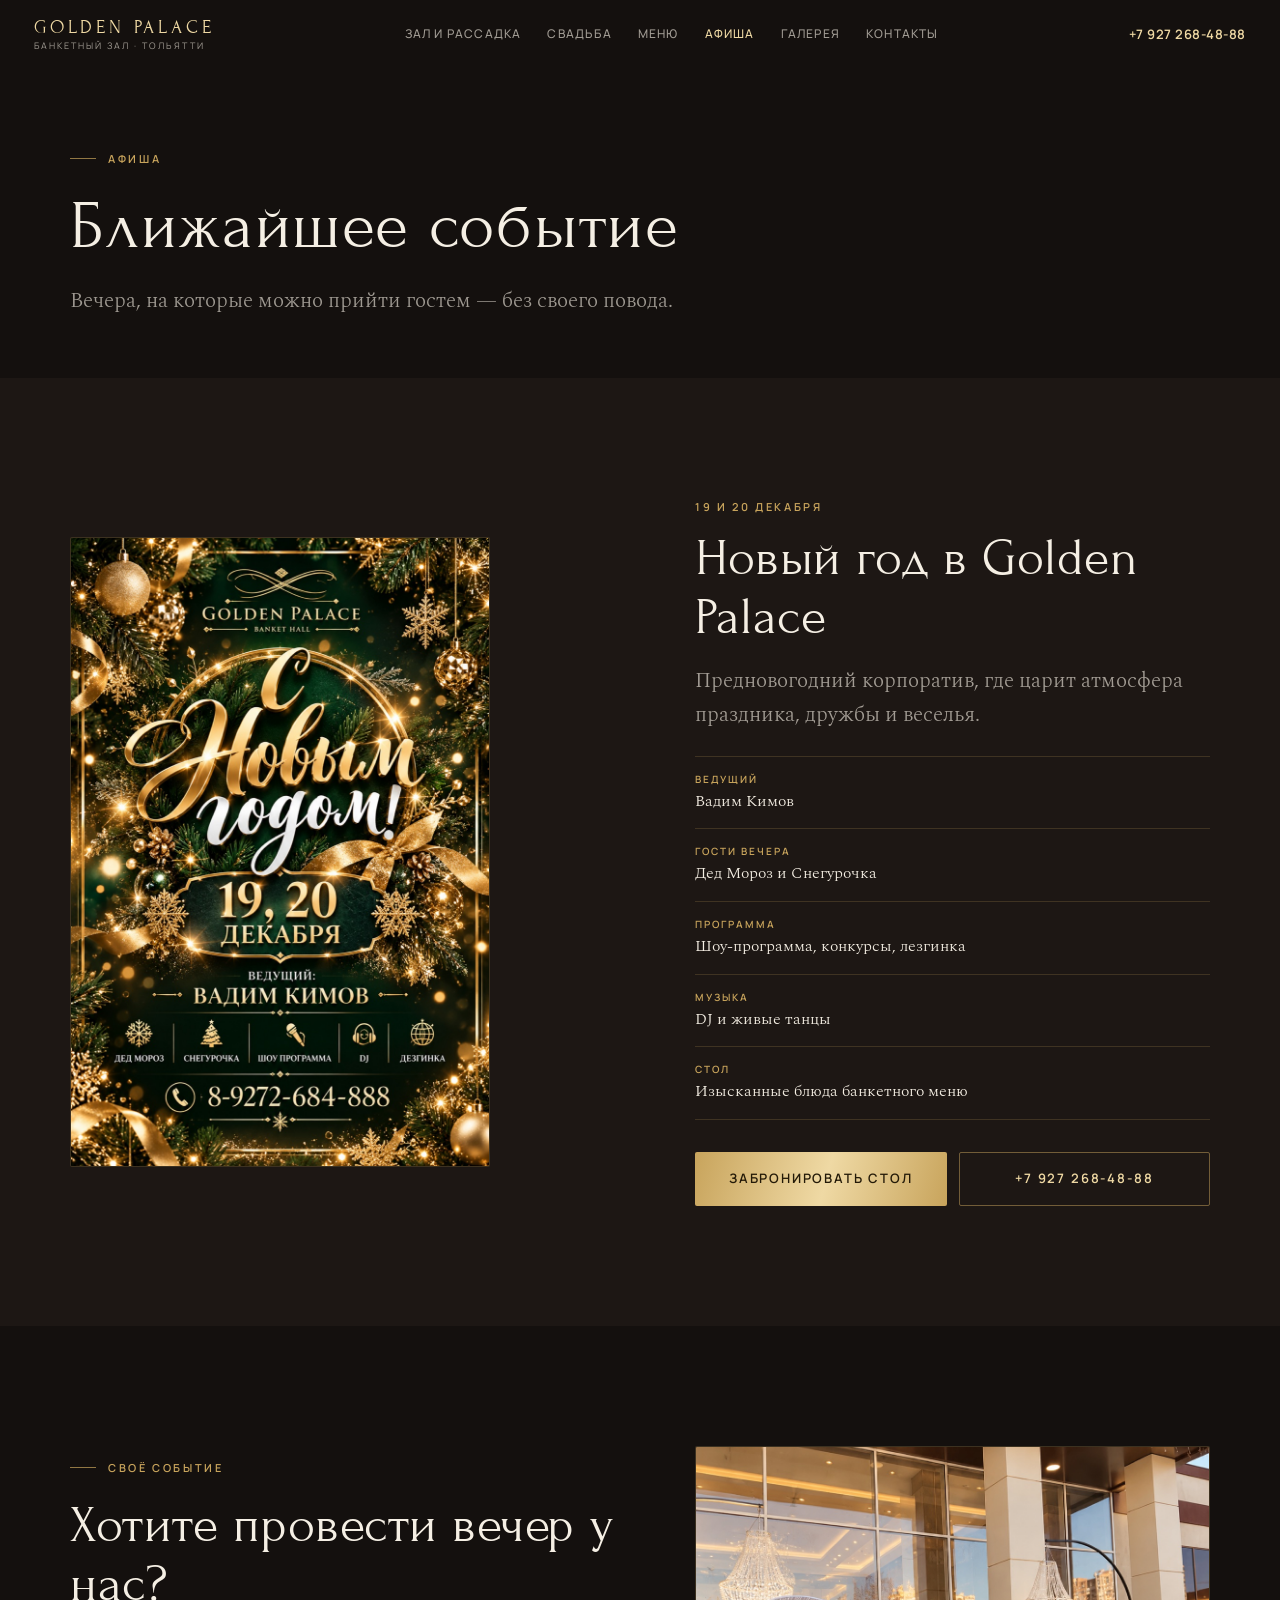
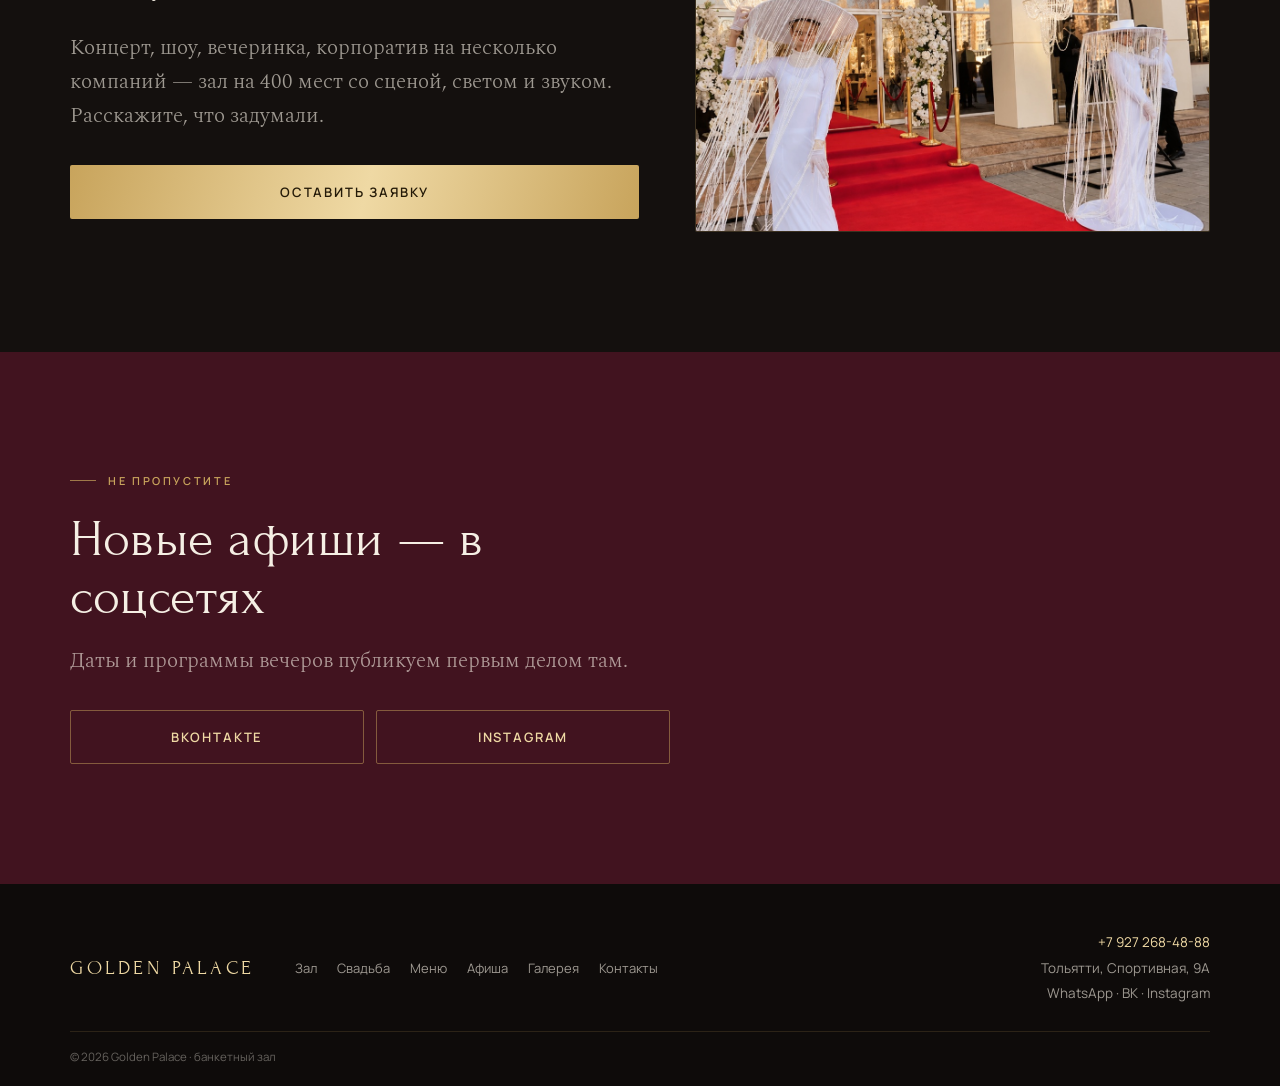
==== afisha.html @ 8eacd274 "Сайт банкетного зала Golden Palace (Тольятти) Семь страниц, статика без сборки: главная с анимирован" ====
<!doctype html>
<html lang="ru">
<head>
<meta charset="utf-8">
<meta name="viewport" content="width=device-width, initial-scale=1, viewport-fit=cover">
<title>Афиша — Golden Palace, Тольятти</title>
<meta name="description" content="Афиша Golden Palace в Тольятти: Новый год 19 и 20 декабря, ведущий Вадим Кимов, шоу-программа и DJ. Спортивная, 9А.">
<meta property="og:title" content="Афиша — Golden Palace, Тольятти">
<meta property="og:description" content="Афиша Golden Palace в Тольятти: Новый год 19 и 20 декабря, ведущий Вадим Кимов, шоу-программа и DJ. Спортивная, 9А.">
<meta property="og:type" content="website">
<meta property="og:locale" content="ru_RU">
<meta property="og:image" content="фото/zal-obshiy.jpg">
<link rel="preconnect" href="https://fonts.googleapis.com">
<link rel="preconnect" href="https://fonts.gstatic.com" crossorigin>
<link href="https://fonts.googleapis.com/css2?family=Forum&family=Spectral:wght@200;300;400&family=Manrope:wght@400;500;600;700&display=swap" rel="stylesheet">
<link rel="stylesheet" href="assets/style.css?v=3">

</head>
<body>

<header class="hdr stuck">
  <a class="brand" href="index.html"><b>Golden Palace</b><i>Банкетный зал · Тольятти</i></a>
  <nav class="nav">
    <a href="zal.html">Зал и рассадка</a>
    <a href="svadba.html">Свадьба</a>
    <a href="menu.html">Меню</a>
    <a href="afisha.html" class="on">Афиша</a>
    <a href="galereya.html">Галерея</a>
    <a href="kontakty.html">Контакты</a>
  </nav>
  <a class="hdr-tel" href="tel:+79272684888">+7 927 268-48-88</a>
  <button class="burger" aria-label="Меню" aria-expanded="false"><span></span></button>
</header>

<div class="menu">
  <a class="m-link" href="index.html">Главная</a>
  <a class="m-link" href="zal.html">Зал и рассадка <small>400 мест</small></a>
  <a class="m-link" href="svadba.html">Свадьба <small>под ключ</small></a>
  <a class="m-link" href="menu.html">Банкетное меню</a>
  <a class="m-link" href="afisha.html">Афиша</a>
  <a class="m-link" href="galereya.html">Галерея</a>
  <a class="m-link" href="kontakty.html">Контакты</a>
  <div class="menu-foot">
    <a class="tel" href="tel:+79272684888">+7 927 268-48-88</a>
    <a class="btn btn--gold" href="index.html#bron">Забронировать дату</a>
  </div>
</div>

<section class="section page-top">
  <div class="wrap">
    <p class="eyebrow" data-reveal>Афиша</p>
    <h1 class="h1 page-h1" data-reveal data-d="1">Ближайшее событие</h1>
    <p class="lead" data-reveal data-d="2">Вечера, на которые можно прийти гостем — без своего повода.</p>
  </div>
</section>

<section class="section section--ink2">
  <div class="wrap split">
    <figure class="ph has-img r-2x3 ph--poster"><img src="фото/afisha-novy-god.jpg" alt="Афиша: Новый год в Golden Palace, 19 и 20 декабря" loading="lazy" decoding="async"></figure>
    <div data-reveal data-d="1">
      <p class="poster-date">19 и 20 декабря</p>
      <h2 class="h2">Новый год в Golden Palace</h2>
      <p class="lead">Предновогодний корпоратив, где царит атмосфера праздника, дружбы и веселья.</p>
      <ul class="lineup">
        <li><span>Ведущий</span>Вадим Кимов</li>
        <li><span>Гости вечера</span>Дед Мороз и Снегурочка</li>
        <li><span>Программа</span>Шоу-программа, конкурсы, лезгинка</li>
        <li><span>Музыка</span>DJ и живые танцы</li>
        <li><span>Стол</span>Изысканные блюда банкетного меню</li>
      </ul>
      <div class="btn-row">
        <a class="btn btn--gold" href="index.html#bron">Забронировать стол</a>
        <a class="btn btn--ghost" href="tel:+79272684888">+7 927 268-48-88</a>
      </div>
    </div>
  </div>
</section>

<section class="section">
  <div class="wrap split split--rev">
    <figure class="ph has-img r-4x3 "><img src="фото/vhod-dorozhka.jpg" alt="Вход в Golden Palace с красной дорожкой" loading="lazy" decoding="async"></figure>
    <div data-reveal>
      <p class="eyebrow">Своё событие</p>
      <h2 class="h2">Хотите провести вечер у нас?</h2>
      <p class="lead">Концерт, шоу, вечеринка, корпоратив на несколько компаний — зал на 400 мест со сценой, светом и звуком. Расскажите, что задумали.</p>
      <div class="btn-row">
        <a class="btn btn--gold" href="index.html#bron">Оставить заявку</a>
      </div>
    </div>
  </div>
</section>

<section class="section section--wine">
  <div class="wrap">
    <div class="head head--wide" data-reveal>
      <p class="eyebrow">Не пропустите</p>
      <h2 class="h2">Новые афиши — в соцсетях</h2>
      <p class="lead">Даты и программы вечеров публикуем первым делом там.</p>
      <div class="btn-row">
        <a class="btn btn--ghost" href="https://vk.com/goldenpalace63" target="_blank" rel="noopener">ВКонтакте</a>
        <a class="btn btn--ghost" href="https://www.instagram.com/golden_palace.63/" target="_blank" rel="noopener">Instagram</a>
      </div>
    </div>
  </div>
</section>

<footer class="foot">
  <div class="wrap">
    <div class="foot-row">
      <a class="foot-brand" href="index.html">Golden Palace</a>
      <nav class="foot-nav">
        <a href="zal.html">Зал</a><a href="svadba.html">Свадьба</a><a href="menu.html">Меню</a><a href="afisha.html">Афиша</a><a href="galereya.html">Галерея</a><a href="kontakty.html">Контакты</a>
      </nav>
      <div class="foot-contact">
        <a href="tel:+79272684888">+7 927 268-48-88</a>
        <span>Тольятти, Спортивная, 9А</span>
        <span class="foot-soc"><a href="https://wa.me/79272684888" target="_blank" rel="noopener">WhatsApp</a> · <a href="https://vk.com/goldenpalace63" target="_blank" rel="noopener">ВК</a> · <a href="https://www.instagram.com/golden_palace.63/" target="_blank" rel="noopener">Instagram</a></span>
      </div>
    </div>
    <div class="foot-bot"><span>© <span data-year>2026</span> Golden Palace · банкетный зал</span></div>
  </div>
</footer>

<div class="bar on">
  <a class="btn btn--ghost" href="tel:+79272684888">Позвонить</a>
  <a class="btn btn--gold" href="index.html#bron">Забронировать</a>
</div>

<script src="assets/app.js?v=3"></script>
</body>
</html>
---- assets/style.css ----
/* Golden Palace — банкетный зал, Тольятти
   Палитра: ночь зала (ink), бархат (wine), свет люстры (gold), скатерть (ivory) */

:root{
  --ink:#14100E;
  --ink-2:#1D1714;
  --wine:#41131F;
  --wine-2:#5A1B2B;
  --gold:#C8A45C;
  --gold-lt:#EFD9A4;
  --ivory:#F5EFE4;
  --sand:#E2D7C4;
  --muted:rgba(245,239,228,.62);
  --muted-d:rgba(20,16,14,.6);

  --f-display:"Forum", Georgia, serif;
  --f-text:"Spectral", Georgia, serif;
  --f-ui:"Manrope", -apple-system, BlinkMacSystemFont, "Segoe UI", sans-serif;

  --w:1180px;
  --pad:20px;
  --r:2px;
  --ease:cubic-bezier(.2,.7,.3,1);
}

*,*::before,*::after{box-sizing:border-box}
html{-webkit-text-size-adjust:100%}
body{
  margin:0;
  background:var(--ink);
  color:var(--ivory);
  font-family:var(--f-ui);
  font-size:16px;
  line-height:1.6;
  -webkit-font-smoothing:antialiased;
  overflow-x:hidden;
  -webkit-tap-highlight-color:transparent;
}
body.lock{overflow:hidden}
img{max-width:100%;display:block}
a{color:inherit;text-decoration:none}
button{font:inherit;color:inherit;background:none;border:0;cursor:pointer}
a,button,summary,input,select,textarea{touch-action:manipulation}
:focus-visible{outline:2px solid var(--gold-lt);outline-offset:3px}

.wrap{width:100%;max-width:var(--w);margin:0 auto;padding:0 var(--pad)}
.section{padding:clamp(64px,11vw,120px) 0;position:relative}
.section--ivory{background:var(--ivory);color:var(--ink)}
.section--wine{background:var(--wine)}
.section--ink2{background:var(--ink-2)}

/* ---------- типографика ---------- */
.eyebrow{
  font-family:var(--f-ui);
  font-size:11px;font-weight:600;
  letter-spacing:.24em;text-transform:uppercase;
  color:var(--gold);
  display:flex;align-items:center;gap:12px;
  margin:0 0 20px;
}
.eyebrow::before{content:"";width:26px;height:1px;background:var(--gold);flex:none;opacity:.7}
.section--ivory .eyebrow{color:#8A6A2B}
.section--ivory .eyebrow::before{background:#8A6A2B}

h1,h2,h3{font-family:var(--f-display);font-weight:400;margin:0;line-height:1.12}
.h1{font-size:clamp(38px,11vw,88px);letter-spacing:.02em}
.h2{font-size:clamp(28px,7.2vw,52px);letter-spacing:.01em}
.h3{font-size:clamp(20px,4.6vw,28px)}
.lead{font-family:var(--f-text);font-size:clamp(17px,4.2vw,21px);line-height:1.62;color:var(--muted);font-weight:300;max-width:60ch;margin:18px 0 0}
.section--ivory .lead{color:var(--muted-d)}
p{margin:0 0 1em}
p:last-child{margin-bottom:0}
.txt{font-family:var(--f-text);font-weight:300;font-size:17px;line-height:1.7;color:var(--muted)}
.section--ivory .txt{color:var(--muted-d)}

.rule{height:1px;background:linear-gradient(90deg,transparent,rgba(200,164,92,.45),transparent);border:0;margin:0}
.lozenge{display:flex;align-items:center;gap:14px;color:rgba(200,164,92,.55)}
.lozenge::before,.lozenge::after{content:"";height:1px;flex:1;background:currentColor;opacity:.5}
.lozenge span{width:6px;height:6px;transform:rotate(45deg);background:currentColor;flex:none}

/* ---------- кнопки ---------- */
.btn{
  display:inline-flex;align-items:center;justify-content:center;gap:10px;
  min-height:54px;padding:0 28px;
  font-family:var(--f-ui);font-size:13px;font-weight:600;
  letter-spacing:.14em;text-transform:uppercase;
  border-radius:var(--r);
  transition:transform .18s var(--ease),background .25s,color .25s,border-color .25s;
}
.btn:active{transform:scale(.985)}
.btn--gold{background:linear-gradient(105deg,var(--gold) 0%,var(--gold-lt) 52%,var(--gold) 100%);color:#241A08}
.btn--ghost{border:1px solid rgba(200,164,92,.5);color:var(--gold-lt)}
.btn--dark{background:var(--ink);color:var(--ivory)}
@media (hover:hover){
  .btn--gold:hover{filter:brightness(1.08)}
  .btn--ghost:hover{border-color:var(--gold);background:rgba(200,164,92,.1)}
  .btn--dark:hover{background:var(--wine)}
}
.btn-row{display:flex;flex-wrap:wrap;gap:12px;margin-top:32px}
.btn-row .btn{flex:1 1 220px}

.link-more{
  display:inline-flex;align-items:center;gap:10px;
  font-size:12px;font-weight:600;letter-spacing:.16em;text-transform:uppercase;
  color:var(--gold);padding:14px 0;min-height:44px;
}
.link-more::after{content:"";width:22px;height:1px;background:currentColor;transition:width .25s var(--ease)}
@media (hover:hover){.link-more:hover::after{width:38px}}

/* ---------- шапка ---------- */
.hdr{
  position:fixed;inset:0 0 auto;z-index:60;
  display:flex;align-items:center;justify-content:space-between;
  gap:16px;padding:14px var(--pad);
  transition:background .35s,backdrop-filter .35s,box-shadow .35s;
}
.hdr.stuck{background:rgba(16,12,11,.9);backdrop-filter:blur(14px);box-shadow:0 1px 0 rgba(200,164,92,.18)}
.brand{display:flex;flex-direction:column;line-height:1;gap:4px}
.brand b{font-family:var(--f-display);font-weight:400;font-size:19px;letter-spacing:.2em;text-transform:uppercase;color:var(--gold-lt)}
.brand i{font-style:normal;font-size:9px;letter-spacing:.22em;text-transform:uppercase;color:var(--muted)}
.nav{display:none;gap:26px;align-items:center}
.nav a{font-size:12px;font-weight:500;letter-spacing:.1em;text-transform:uppercase;color:var(--muted);transition:color .2s;padding:6px 0}
.nav a.on{color:var(--gold-lt)}
@media (hover:hover){.nav a:hover{color:var(--gold-lt)}}
.hdr-tel{display:none;font-size:13px;font-weight:600;letter-spacing:.04em;color:var(--gold-lt);white-space:nowrap}
.burger{width:46px;height:46px;display:grid;place-items:center;margin-right:-10px}
.burger span{display:block;width:24px;height:1px;background:var(--gold-lt);position:relative;transition:background .2s}
.burger span::before,.burger span::after{content:"";position:absolute;left:0;width:24px;height:1px;background:var(--gold-lt);transition:transform .3s var(--ease)}
.burger span::before{top:-7px}
.burger span::after{top:7px}
body.menu-open .burger span{background:transparent}
body.menu-open .burger span::before{transform:translateY(7px) rotate(45deg)}
body.menu-open .burger span::after{transform:translateY(-7px) rotate(-45deg)}

.menu{
  position:fixed;inset:0;z-index:55;background:var(--ink);
  padding:90px var(--pad) 40px;
  display:flex;flex-direction:column;
  opacity:0;visibility:hidden;transform:translateY(-12px);
  transition:opacity .35s var(--ease),transform .35s var(--ease),visibility .35s;
  overflow-y:auto;
}
body.menu-open .menu{opacity:1;visibility:visible;transform:none}
.menu a.m-link{
  font-family:var(--f-display);font-size:clamp(26px,8vw,38px);
  padding:14px 0;border-bottom:1px solid rgba(200,164,92,.16);color:var(--ivory);
  display:flex;justify-content:space-between;align-items:baseline;
}
.menu a.m-link small{font-family:var(--f-ui);font-size:10px;letter-spacing:.18em;text-transform:uppercase;color:var(--gold);opacity:.8}
.menu-foot{margin-top:auto;padding-top:32px;display:grid;gap:14px}
.menu-foot .tel{font-family:var(--f-display);font-size:26px;color:var(--gold-lt)}

@media(min-width:900px){
  .hdr{padding:18px 34px}
  .nav{display:flex}
  .hdr-tel{display:block}
  .burger{display:none}
}

/* ---------- плашки под фото ---------- */
.ph{
  position:relative;margin:0;
  background:
    repeating-linear-gradient(135deg,rgba(200,164,92,.05) 0 12px,transparent 12px 24px),
    linear-gradient(160deg,var(--ink-2),#241A18);
  border:1px solid rgba(200,164,92,.28);
  border-radius:var(--r);
  display:flex;flex-direction:column;align-items:center;justify-content:center;
  gap:10px;padding:22px;text-align:center;overflow:hidden;
}
.section--ivory .ph{
  background:
    repeating-linear-gradient(135deg,rgba(138,106,43,.06) 0 12px,transparent 12px 24px),
    linear-gradient(160deg,#EDE4D4,#E3D7C2);
  border-color:rgba(138,106,43,.3);
}
.ph::after{content:"";position:absolute;inset:8px;border:1px solid rgba(200,164,92,.16);pointer-events:none}
.section--ivory .ph::after{border-color:rgba(138,106,43,.18)}
.ph-mark{
  font-size:10px;font-weight:700;letter-spacing:.26em;text-transform:uppercase;
  color:var(--gold);opacity:.85;
}
.section--ivory .ph-mark{color:#8A6A2B}
.ph figcaption{
  font-family:var(--f-text);font-weight:300;font-size:13px;line-height:1.4;
  color:var(--muted);max-width:30ch;
}
.occ .ph figcaption,.poster .ph figcaption,.gal .ph figcaption{font-size:11.5px;line-height:1.35;max-width:20ch}
.occ .ph,.poster .ph,.gal .ph{padding:14px 10px;gap:7px}
.occ .ph .ph-mark,.poster .ph .ph-mark,.gal .ph .ph-mark{font-size:9px;letter-spacing:.2em}
.section--ivory .ph figcaption{color:var(--muted-d)}
.ph[data-file]::before{
  content:attr(data-file);
  position:absolute;left:0;right:0;bottom:0;
  font-family:var(--f-ui);font-size:9px;letter-spacing:.1em;
  color:rgba(200,164,92,.5);padding:6px;
}
.r-16x9{aspect-ratio:16/9}
.r-4x3{aspect-ratio:4/3}
.r-1x1{aspect-ratio:1/1}
.r-3x4{aspect-ratio:3/4}
.r-2x3{aspect-ratio:2/3}
.r-9x16{aspect-ratio:9/16}

/* ---------- первый экран ---------- */
.hero{position:relative;min-height:100svh;display:flex;flex-direction:column;justify-content:flex-end;overflow:hidden;background:var(--ink)}
.hero-ph{position:absolute;inset:0;margin:0;overflow:hidden;background:var(--ink)}
.hero-ph img{width:100%;height:100%;object-fit:cover;object-position:center 52%;animation:kenburns 26s ease-in-out infinite alternate}
@keyframes kenburns{from{transform:scale(1.04)}to{transform:scale(1.14) translateY(-1.5%)}}

.hero-glow{
  position:absolute;left:50%;top:-16%;width:min(1100px,150vw);aspect-ratio:1;
  transform:translateX(-50%);
  background:radial-gradient(circle at 50% 42%,rgba(239,217,164,.28),rgba(200,164,92,.1) 34%,transparent 66%);
  opacity:0;animation:lightUp 2.6s var(--ease) .15s forwards;
  pointer-events:none;
}
@keyframes lightUp{from{opacity:0;transform:translateX(-50%) scale(.82)}to{opacity:1;transform:translateX(-50%) scale(1)}}
.hero-veil{position:absolute;inset:0;background:linear-gradient(180deg,rgba(20,16,14,.7) 0%,rgba(20,16,14,.22) 26%,rgba(20,16,14,.62) 56%,rgba(16,12,11,.9) 78%,var(--ink) 100%);pointer-events:none}
.motes{position:absolute;inset:0;pointer-events:none;overflow:hidden}
.mote{position:absolute;width:3px;height:3px;border-radius:50%;background:var(--gold-lt);opacity:0;animation:drift linear infinite}
@keyframes drift{
  0%{opacity:0;transform:translateY(20px) scale(.6)}
  14%{opacity:.7}
  80%{opacity:.45}
  100%{opacity:0;transform:translateY(-130px) scale(1.1)}
}
.hero-in{position:relative;z-index:2;padding-bottom:calc(30px + env(safe-area-inset-bottom))}
.hero-kicker{
  font-size:10.5px;font-weight:600;letter-spacing:.3em;text-transform:uppercase;
  color:var(--gold-lt);margin:0 0 18px;text-shadow:0 1px 12px rgba(16,12,11,.9);
  opacity:0;animation:rise .9s var(--ease) 1.1s forwards;
}
.hero-title{margin:0;font-family:var(--f-display);font-size:clamp(46px,17vw,150px);line-height:.92;letter-spacing:.04em;text-transform:uppercase;text-shadow:0 2px 30px rgba(16,12,11,.55)}
.hero-title span{display:block;overflow:hidden}
.hero-title span i{display:block;font-style:normal;transform:translateY(105%);animation:slideUp 1.1s var(--ease) forwards}
.hero-title span:nth-child(1) i{animation-delay:.5s}
.hero-title span:nth-child(2) i{animation-delay:.68s;color:transparent;background:linear-gradient(100deg,var(--gold) 12%,var(--gold-lt) 42%,#FFF6E0 52%,var(--gold-lt) 62%,var(--gold) 88%);-webkit-background-clip:text;background-clip:text}
@keyframes slideUp{to{transform:none}}
@keyframes rise{from{opacity:0;transform:translateY(14px)}to{opacity:1;transform:none}}
.hero-sub{margin:22px 0 0;font-family:var(--f-text);font-weight:300;font-size:clamp(16px,4.4vw,22px);color:rgba(245,239,228,.92);text-shadow:0 1px 16px rgba(16,12,11,.8);max-width:30ch;opacity:0;animation:rise 1s var(--ease) 1.25s forwards}
.hero-cta{display:flex;flex-wrap:wrap;gap:12px;margin-top:30px;opacity:0;animation:rise 1s var(--ease) 1.45s forwards}
.hero-cta .btn{flex:1 1 210px}
.hero-facts{
  display:flex;gap:0;margin-top:34px;border-top:1px solid rgba(200,164,92,.24);
  opacity:0;animation:rise 1s var(--ease) 1.6s forwards;
}
.hero-facts div{flex:1;padding:16px 10px 0;border-right:1px solid rgba(200,164,92,.14)}
.hero-facts div:last-child{border-right:0}
.hero-facts b{display:block;font-family:var(--f-display);font-size:clamp(22px,6vw,32px);color:var(--gold-lt);line-height:1}
.hero-facts small{display:block;margin-top:6px;font-size:10px;letter-spacing:.14em;text-transform:uppercase;color:var(--muted)}
.scroll-hint{position:absolute;right:var(--pad);bottom:calc(34px + env(safe-area-inset-bottom));z-index:2;writing-mode:vertical-rl;font-size:9.5px;letter-spacing:.24em;text-transform:uppercase;color:rgba(200,164,92,.7);display:none}
@media(min-width:900px){
  .hero-in{padding-bottom:64px}
  .hero-sub{max-width:38ch}
  .hero-cta .btn{flex:0 1 auto}
  .hero-facts{max-width:720px}
  .scroll-hint{display:block}
}

/* ---------- бегущая строка ---------- */
.marquee{overflow:hidden;border-top:1px solid rgba(200,164,92,.2);border-bottom:1px solid rgba(200,164,92,.2);background:var(--ink-2);padding:16px 0}
.marquee-in{display:flex;width:max-content;animation:slide 34s linear infinite}
.marquee-in span{
  font-family:var(--f-display);font-size:clamp(20px,5.4vw,30px);
  letter-spacing:.12em;text-transform:uppercase;color:rgba(245,239,228,.5);
  padding:0 26px;display:flex;align-items:center;gap:26px;white-space:nowrap;
}
.marquee-in span::after{content:"";width:5px;height:5px;background:var(--gold);transform:rotate(45deg)}
@keyframes slide{to{transform:translateX(-50%)}}

/* ---------- reveal ---------- */
[data-reveal]{opacity:0;transform:translateY(24px);transition:opacity .8s var(--ease),transform .8s var(--ease)}
[data-reveal].in{opacity:1;transform:none}
[data-reveal][data-d="1"]{transition-delay:.09s}
[data-reveal][data-d="2"]{transition-delay:.18s}
[data-reveal][data-d="3"]{transition-delay:.27s}
[data-reveal][data-d="4"]{transition-delay:.36s}

/* ---------- сетки ---------- */
.grid{display:grid;gap:clamp(16px,3vw,26px)}
.g2{grid-template-columns:1fr}
.g3{grid-template-columns:1fr}
.g4{grid-template-columns:repeat(2,1fr)}
@media(min-width:720px){.g2{grid-template-columns:1fr 1fr}.g3{grid-template-columns:repeat(3,1fr)}.g4{grid-template-columns:repeat(4,1fr)}}
.head{max-width:44ch}
.head--wide{max-width:60ch}
.split{display:grid;gap:clamp(26px,5vw,56px);align-items:center}
@media(min-width:900px){.split{grid-template-columns:1.05fr .95fr}.split--rev>*:first-child{order:2}}

/* ---------- карточки поводов ---------- */
.occ{position:relative;display:block;overflow:hidden;border:1px solid rgba(200,164,92,.24);border-radius:var(--r);background:var(--ink-2)}
.occ .ph{border:0;border-radius:0}
.occ .ph::after{display:none}
.occ-body{padding:20px 20px 22px}
.occ-body h3{margin-bottom:8px}
.occ-body p{font-family:var(--f-text);font-weight:300;font-size:14.5px;color:var(--muted);margin:0}
.occ-tag{position:absolute;top:14px;left:14px;z-index:2;background:rgba(20,16,14,.72);border:1px solid rgba(200,164,92,.4);color:var(--gold-lt);font-size:10px;letter-spacing:.16em;text-transform:uppercase;padding:6px 12px;border-radius:var(--r)}
@media (hover:hover){.occ:hover{border-color:rgba(200,164,92,.6)}}

/* ---------- цифры ---------- */
.stats{display:grid;grid-template-columns:repeat(2,1fr);gap:1px;background:rgba(200,164,92,.2);border:1px solid rgba(200,164,92,.2)}
@media(min-width:780px){.stats{grid-template-columns:repeat(4,1fr)}}
.stat{background:var(--ink);padding:26px 18px;text-align:center}
.section--wine .stat{background:var(--wine)}
.stat b{display:block;font-family:var(--f-display);font-size:clamp(34px,9vw,54px);color:var(--gold-lt);line-height:1}
.stat small{display:block;margin-top:10px;font-size:10.5px;letter-spacing:.16em;text-transform:uppercase;color:var(--muted)}

/* ---------- конструктор рассадки ---------- */
.seat{border:1px solid rgba(200,164,92,.26);border-radius:var(--r);background:var(--ink);overflow:hidden}
.section--wine .seat{background:rgba(20,16,14,.35)}
.seat-plan{position:relative;aspect-ratio:4/3;background:linear-gradient(160deg,#1B1512,#241A18);border-bottom:1px solid rgba(200,164,92,.2)}
.seat-plan svg{position:absolute;inset:0;width:100%;height:100%}
.seat-plan .tbl{transform-box:fill-box;transform-origin:center;animation:pop .45s var(--ease) both}
@keyframes pop{from{opacity:0;transform:scale(.4)}to{opacity:1;transform:scale(1)}}
.seat-ui{padding:22px 20px 26px}
.seat-val{display:flex;align-items:flex-end;justify-content:space-between;gap:12px;margin-bottom:2px}
.seat-val b{font-family:var(--f-text);font-weight:200;font-size:clamp(46px,14vw,68px);color:var(--gold-lt);line-height:.95;letter-spacing:-.01em}
.seat-val b em{font-style:normal;font-family:var(--f-ui);font-size:12px;font-weight:600;letter-spacing:.18em;text-transform:uppercase;color:var(--ivory);margin-left:10px;vertical-align:.6em}
.seat-val > span{font-size:10.5px;letter-spacing:.16em;text-transform:uppercase;color:var(--muted);text-align:right;padding-bottom:8px}
.seat-presets{display:grid;grid-template-columns:repeat(4,1fr);gap:8px;margin:0 0 20px}
.seat-presets button{min-height:44px;border:1px solid rgba(200,164,92,.4);border-radius:var(--r);color:var(--gold-lt);font-size:12px;font-weight:600;letter-spacing:.08em;transition:background .2s,border-color .2s,transform .18s var(--ease)}
.seat-presets button:active{transform:scale(.97)}
@media (hover:hover){.seat-presets button:hover{background:rgba(200,164,92,.12);border-color:var(--gold)}}
input[type=range]{
  -webkit-appearance:none;appearance:none;width:100%;height:38px;background:transparent;margin:6px 0 4px;
}
input[type=range]::-webkit-slider-runnable-track{height:2px;background:rgba(200,164,92,.3)}
input[type=range]::-webkit-slider-thumb{
  -webkit-appearance:none;width:30px;height:30px;margin-top:-14px;border-radius:50%;
  background:linear-gradient(140deg,var(--gold-lt),var(--gold));border:3px solid var(--ink);
  box-shadow:0 0 0 1px rgba(200,164,92,.6);cursor:grab;
}
input[type=range]::-moz-range-track{height:2px;background:rgba(200,164,92,.3)}
input[type=range]::-moz-range-thumb{width:26px;height:26px;border-radius:50%;background:var(--gold);border:3px solid var(--ink);cursor:grab}
.seat-scale{display:flex;justify-content:space-between;font-size:10px;letter-spacing:.12em;color:rgba(245,239,228,.4);margin-bottom:18px}
.seat-info{border-top:1px solid rgba(200,164,92,.2);padding-top:18px;display:grid;gap:12px}
.seat-info dl{display:flex;justify-content:space-between;gap:16px;margin:0;font-size:14px}
.seat-info dt{color:var(--muted);font-weight:500}
.seat-info dd{margin:0;color:var(--ivory);text-align:right;font-family:var(--f-text)}
.seat-note{font-family:var(--f-text);font-weight:300;font-size:13.5px;color:var(--muted);margin-top:16px}

/* ---------- этапы / список ---------- */
.steps{counter-reset:s;display:grid;gap:0}
.step{display:grid;grid-template-columns:auto 1fr;gap:18px;padding:24px 0;border-top:1px solid rgba(200,164,92,.2)}
.step:last-child{border-bottom:1px solid rgba(200,164,92,.2)}
.section--ivory .step{border-color:rgba(138,106,43,.24)}
.step-n{font-family:var(--f-display);font-size:16px;color:var(--gold);letter-spacing:.1em;padding-top:4px;min-width:40px}
.section--ivory .step-n{color:#8A6A2B}
.step h3{font-size:20px;margin-bottom:8px}
.step p{font-family:var(--f-text);font-weight:300;font-size:15px;color:var(--muted);margin:0}
.section--ivory .step p{color:var(--muted-d)}

/* ---------- галерея ---------- */
.gal{display:grid;grid-template-columns:repeat(2,1fr);gap:10px}
@media(min-width:720px){.gal{grid-template-columns:repeat(3,1fr);gap:14px}}
.gal .ph{cursor:default}
.gal--tall .ph:nth-child(3n+1){grid-row:span 1}

/* ---------- афиша ---------- */
.posters{display:grid;grid-template-columns:repeat(2,1fr);gap:14px}
@media(min-width:780px){.posters{grid-template-columns:repeat(3,1fr);gap:22px}}
.poster{border:1px solid rgba(200,164,92,.26);border-radius:var(--r);overflow:hidden;background:var(--ink-2);display:flex;flex-direction:column}
.poster .ph{border:0;border-radius:0}
.poster .ph::after{display:none}
.poster-body{padding:14px 14px 18px;display:grid;gap:6px}
.poster-date{font-size:10px;letter-spacing:.18em;text-transform:uppercase;color:var(--gold)}
.poster-body h3{font-size:17px;line-height:1.2}
.poster-body p{font-family:var(--f-text);font-weight:300;font-size:13px;color:var(--muted);margin:0}

/* ---------- меню ---------- */
.menu-set{border:1px solid rgba(138,106,43,.3);border-radius:var(--r);padding:26px 22px 28px;background:rgba(255,255,255,.45)}
.menu-set h3{font-size:24px;margin-bottom:6px}
.menu-set .set-note{font-size:11px;letter-spacing:.16em;text-transform:uppercase;color:#8A6A2B;margin-bottom:18px}
.menu-list{list-style:none;margin:0;padding:0;display:grid;gap:9px}
.menu-list li{font-family:var(--f-text);font-weight:300;font-size:15.5px;line-height:1.4;color:#2A211C;padding-left:18px;position:relative}
.menu-list li::before{content:"";position:absolute;left:0;top:.62em;width:5px;height:5px;background:#C0A057;transform:rotate(45deg)}
.menu-block{border-top:1px solid rgba(138,106,43,.26);padding:22px 0}
.menu-block h3{font-size:19px;margin-bottom:12px}
.cols-2{columns:1}
@media(min-width:640px){.cols-2{columns:2;column-gap:32px}}
.cols-2 li{break-inside:avoid}

/* ---------- форма ---------- */
.form{display:grid;gap:14px}
.field{display:grid;gap:7px}
.field label{font-size:10.5px;letter-spacing:.18em;text-transform:uppercase;color:var(--gold)}
.field input,.field select,.field textarea{
  width:100%;min-height:52px;padding:14px 16px;
  background:rgba(245,239,228,.05);
  border:1px solid rgba(200,164,92,.3);border-radius:var(--r);
  color:var(--ivory);font-family:var(--f-ui);font-size:16px;
  transition:border-color .2s,background .2s;
  -webkit-appearance:none;appearance:none;
}
.field select{background-image:linear-gradient(45deg,transparent 50%,var(--gold) 50%),linear-gradient(135deg,var(--gold) 50%,transparent 50%);background-position:calc(100% - 20px) 23px,calc(100% - 14px) 23px;background-size:6px 6px;background-repeat:no-repeat}
.field textarea{min-height:104px;resize:vertical}
.field input:focus,.field select:focus,.field textarea:focus{border-color:var(--gold);background:rgba(245,239,228,.08);outline:none}
.field input::placeholder,.field textarea::placeholder{color:rgba(245,239,228,.32)}
.field.err input,.field.err select{border-color:#D9756A}
.form-row{display:grid;gap:14px}
@media(min-width:620px){.form-row{grid-template-columns:1fr 1fr}}
.form .btn{width:100%;margin-top:6px}
.form-note{font-family:var(--f-text);font-weight:300;font-size:12.5px;color:var(--muted);margin:2px 0 0}
.form-ok{display:none;border:1px solid rgba(200,164,92,.4);background:rgba(200,164,92,.1);padding:16px;border-radius:var(--r);font-family:var(--f-text);font-size:15px}
.form-ok.on{display:block}

/* ---------- FAQ ---------- */
.faq{border-top:1px solid rgba(200,164,92,.22)}
.section--ivory .faq{border-color:rgba(138,106,43,.26)}
.faq details{border-bottom:1px solid rgba(200,164,92,.22)}
.section--ivory .faq details{border-color:rgba(138,106,43,.26)}
.faq summary{
  list-style:none;cursor:pointer;padding:20px 40px 20px 0;position:relative;
  font-family:var(--f-display);font-size:clamp(17px,4.4vw,21px);line-height:1.3;
}
.faq summary::-webkit-details-marker{display:none}
.faq summary::after{content:"";position:absolute;right:6px;top:29px;width:13px;height:1px;background:var(--gold)}
.faq summary::before{content:"";position:absolute;right:12px;top:23px;width:1px;height:13px;background:var(--gold);transition:transform .3s var(--ease)}
.faq details[open] summary::before{transform:rotate(90deg)}
.faq .faq-a{padding:0 10px 22px 0;font-family:var(--f-text);font-weight:300;font-size:15.5px;line-height:1.65;color:var(--muted)}
.section--ivory .faq .faq-a{color:var(--muted-d)}

/* ---------- отзывы ---------- */
.quotes{display:grid;gap:16px}
@media(min-width:800px){.quotes{grid-template-columns:repeat(3,1fr)}}
.quote{border:1px solid rgba(200,164,92,.25);padding:24px 22px;border-radius:var(--r);background:var(--ink)}
.section--wine .quote{background:rgba(20,16,14,.3)}
.quote p{font-family:var(--f-text);font-weight:300;font-size:15.5px;line-height:1.6;color:rgba(245,239,228,.86);margin:0 0 16px}
.quote cite{font-style:normal;font-size:11px;letter-spacing:.14em;text-transform:uppercase;color:var(--gold)}
.stars{color:var(--gold);letter-spacing:.2em;font-size:13px;margin-bottom:12px}

/* ---------- контакты ---------- */
.contact-card{display:grid;gap:22px}
.contact-line{display:grid;gap:4px;padding-bottom:18px;border-bottom:1px solid rgba(200,164,92,.2)}
.contact-line span{font-size:10.5px;letter-spacing:.18em;text-transform:uppercase;color:var(--gold)}
.contact-line b{font-family:var(--f-display);font-weight:400;font-size:clamp(20px,5vw,26px);color:var(--ivory)}
.contact-line em{font-style:normal;font-family:var(--f-text);font-weight:300;font-size:14.5px;color:var(--muted)}
.map-frame{border:1px solid rgba(200,164,92,.28);border-radius:var(--r);overflow:hidden;background:var(--ink-2);aspect-ratio:4/3}
.map-frame iframe{width:100%;height:100%;border:0;display:block;filter:grayscale(.35) brightness(.88)}

/* ---------- нижняя панель на телефоне ---------- */
.bar{
  position:fixed;left:0;right:0;bottom:0;z-index:50;
  display:flex;gap:10px;
  padding:10px 12px calc(10px + env(safe-area-inset-bottom));
  background:rgba(14,11,10,.94);backdrop-filter:blur(14px);
  border-top:1px solid rgba(200,164,92,.24);
  transform:translateY(110%);transition:transform .4s var(--ease);
}
.bar.on{transform:none}
.bar .btn{flex:1;min-height:50px;padding:0 14px;font-size:11.5px;letter-spacing:.1em}
@media(min-width:900px){.bar{display:none}}

/* ---------- лайтбокс ---------- */
.lb{position:fixed;inset:0;z-index:80;background:rgba(10,8,7,.96);display:none;align-items:center;justify-content:center;padding:20px}
.lb.on{display:flex}
.lb-close{position:absolute;top:14px;right:14px;width:48px;height:48px;display:grid;place-items:center;color:var(--gold-lt);font-size:26px;font-family:var(--f-display)}
.lb-in{width:min(900px,100%)}

@media (prefers-reduced-motion:reduce){
  *,*::before,*::after{animation-duration:.01ms !important;animation-iteration-count:1 !important;transition-duration:.01ms !important}
  [data-reveal]{opacity:1;transform:none}
  .hero-title span i,.hero-kicker,.hero-sub,.hero-cta,.hero-facts{opacity:1;transform:none}
}

/* ---------- внутренние страницы ---------- */
.page-top{padding-top:clamp(104px,22vw,150px);padding-bottom:clamp(38px,7vw,60px)}
.page-h1{font-size:clamp(34px,9.4vw,68px);margin-top:4px}
.page-top .lead{margin-top:20px}

.tile{
  border:1px solid rgba(200,164,92,.24);border-radius:var(--r);
  padding:24px 22px 26px;background:rgba(245,239,228,.02);
}
.section--wine .tile{background:rgba(20,16,14,.28)}
.section--ivory .tile{border-color:rgba(138,106,43,.26);background:rgba(255,255,255,.4)}
.tile h3{margin-bottom:9px}
.tile-num{
  font-size:10.5px;font-weight:600;letter-spacing:.2em;text-transform:uppercase;
  color:var(--gold);margin:0 0 12px;
}
.section--ivory .tile-num{color:#8A6A2B}

/* невысокие экраны: первый экран не должен уезжать под шапку */
.hero-in{padding-top:86px}
@media (max-height:700px){
  .hero-title{font-size:clamp(36px,11vw,72px)}
  .hero-sub{margin-top:14px;font-size:16px}
  .hero-cta{margin-top:18px}
  .hero-facts{margin-top:20px}
  .hero-facts b{font-size:22px}
  
}

/* ---------- плашка, в которую подставилось фото ---------- */
.ph.has-img{padding:0;border-color:rgba(200,164,92,.18);background:var(--ink-2)}
.ph.has-img::before,.ph.has-img::after{display:none}
.ph.has-img .ph-mark,.ph.has-img figcaption{display:none}
.ph.has-img img{position:absolute;inset:0;width:100%;height:100%;object-fit:cover}
.hero-ph.has-img{border:0}

/* ---------- ползунок прокрутки ---------- */
html{scrollbar-color:var(--gold) transparent;scrollbar-width:thin}
::-webkit-scrollbar{width:12px;height:12px}
::-webkit-scrollbar-track{
  background:transparent;
  border-left:1px solid rgba(200,164,92,.16);
}
::-webkit-scrollbar-thumb{
  background:linear-gradient(180deg,#F3E2B4 0%,#C8A45C 48%,#9E7E36 100%);
  border:4px solid transparent;
  background-clip:padding-box;
  border-radius:20px;
  min-height:72px;
}
::-webkit-scrollbar-thumb:hover{
  background:linear-gradient(180deg,#FFF3D2 0%,#EFD9A4 48%,#C8A45C 100%);
  background-clip:padding-box;
}
::-webkit-scrollbar-corner{background:transparent}

/* ---------- отзывы ---------- */
.revs{
  display:flex;gap:12px;margin:32px 0 0;
  overflow-x:auto;scroll-snap-type:x proximity;
  padding:0 var(--pad) 6px;margin-left:calc(var(--pad) * -1);margin-right:calc(var(--pad) * -1);
  -webkit-overflow-scrolling:touch;scrollbar-width:none;
}
.revs::-webkit-scrollbar{display:none}
.rev{
  flex:0 0 83%;scroll-snap-align:start;
  border:1px solid rgba(200,164,92,.28);border-radius:var(--r);
  background:rgba(20,16,14,.34);
  padding:22px 20px 20px;display:flex;flex-direction:column;gap:12px;
}
.rev-tag{
  margin:0;align-self:flex-start;
  font-size:10px;font-weight:700;letter-spacing:.2em;text-transform:uppercase;
  color:var(--gold-lt);border:1px solid rgba(200,164,92,.45);
  padding:6px 11px;border-radius:2px;
}
.rev-text{
  margin:0;font-family:var(--f-text);font-weight:300;font-size:15.5px;line-height:1.6;
  color:rgba(245,239,228,.9);flex:1;
}
.rev-text::before{content:"«"}
.rev-text::after{content:"»"}
.rev cite{font-style:normal;font-size:11px;letter-spacing:.12em;text-transform:uppercase;color:var(--muted)}
@media(min-width:900px){
  .revs{display:grid;grid-template-columns:repeat(3,1fr);gap:16px;overflow:visible;margin:32px 0 0;padding:0}
  .rev{flex:none}
}
.rev-stats{
  display:grid;grid-template-columns:repeat(3,1fr);gap:1px;background:rgba(200,164,92,.2);
  border:1px solid rgba(200,164,92,.2);margin-top:26px;
}
.rev-stats div{background:var(--wine);padding:20px 10px;text-align:center}
.rev-stats b{display:block;font-family:var(--f-display);font-size:clamp(26px,7vw,40px);color:var(--gold-lt);line-height:1}
.rev-stats small{display:block;margin-top:8px;font-size:10px;letter-spacing:.14em;text-transform:uppercase;color:var(--muted)}

/* ---------- легенда схемы зала ---------- */
.seat-legend{
  display:flex;flex-wrap:wrap;gap:8px 18px;list-style:none;margin:0;
  padding:14px 20px;border-bottom:1px solid rgba(200,164,92,.2);
}
.seat-legend li{display:flex;align-items:center;gap:7px;font-size:10.5px;letter-spacing:.12em;text-transform:uppercase;color:var(--muted)}
.seat-legend i{width:13px;height:9px;flex:none;border:1px solid rgba(200,164,92,.6)}
.seat-legend .lg-stage{background:rgba(200,164,92,.3)}
.seat-legend .lg-screen{background:transparent}
.seat-legend .lg-table{width:11px;height:11px;border-radius:50%;background:rgba(239,217,164,.16)}
.seat-legend .lg-floor{background:rgba(200,164,92,.08);border-style:dashed}

/* ---------- состав вечера (афиша) ---------- */
.lineup{list-style:none;margin:24px 0 0;padding:0;display:grid;gap:0}
.lineup li{
  display:grid;grid-template-columns:1fr;gap:2px;
  padding:14px 0;border-top:1px solid rgba(200,164,92,.2);
  font-family:var(--f-text);font-weight:300;font-size:16px;color:var(--ivory);
}
.lineup li:last-child{border-bottom:1px solid rgba(200,164,92,.2)}
.lineup span{font-family:var(--f-ui);font-size:10px;font-weight:600;letter-spacing:.2em;text-transform:uppercase;color:var(--gold)}
.poster-date{font-size:11px;font-weight:600;letter-spacing:.24em;text-transform:uppercase;color:var(--gold);margin:0 0 14px}
.ph--poster{max-width:420px}

/* ---------- галерея крупнее ---------- */
.gal--big{grid-template-columns:repeat(2,1fr)}
.gal--big .gal-wide{grid-column:span 2}
@media(min-width:760px){
  .gal--big{grid-template-columns:repeat(3,1fr)}
  .gal--big .gal-wide{grid-column:span 3}
}
.gal .ph,.gal--big .ph{cursor:zoom-in}

/* ---------- кнопка-контур на светлом ---------- */
.btn--onlight{border-color:rgba(138,106,43,.5);color:#8A6A2B}
@media (hover:hover){.btn--onlight:hover{border-color:#8A6A2B;background:rgba(138,106,43,.08)}}

/* ---------- компактный подвал ---------- */
.foot{background:#0E0B0A;padding:clamp(34px,6vw,48px) 0 0}
.foot-row{display:grid;gap:22px;padding-bottom:26px}
@media(min-width:880px){.foot-row{grid-template-columns:auto 1fr auto;align-items:center;gap:40px}}
.foot-brand{font-family:var(--f-display);font-size:20px;letter-spacing:.18em;text-transform:uppercase;color:var(--gold-lt)}
.foot-nav{display:flex;flex-wrap:wrap;gap:6px 20px}
.foot-nav a{font-size:13px;color:var(--muted);padding:6px 0}
@media (hover:hover){.foot-nav a:hover{color:var(--gold-lt)}}
.foot-contact{display:grid;gap:4px;font-size:13.5px;color:var(--muted)}
.foot-contact a{color:var(--gold-lt)}
.foot-soc a{color:var(--muted)}
@media (hover:hover){.foot-soc a:hover{color:var(--gold-lt)}}
@media(min-width:880px){.foot-contact{text-align:right}}
.foot-bot{
  border-top:1px solid rgba(200,164,92,.16);
  padding:16px 0 calc(92px + env(safe-area-inset-bottom));
  font-size:11.5px;color:rgba(245,239,228,.38);
}
@media(min-width:900px){.foot-bot{padding-bottom:20px}}

/* ---------- просмотр фотографии ---------- */
.lb{position:fixed;inset:0;z-index:80;background:rgba(10,8,7,.97);display:none;align-items:center;justify-content:center;padding:16px}
.lb.on{display:flex}
.lb img{max-width:100%;max-height:88vh;object-fit:contain;border-radius:var(--r)}
.lb-close{position:absolute;top:10px;right:10px;width:52px;height:52px;display:grid;place-items:center;color:var(--gold-lt);font-size:28px;font-family:var(--f-display);z-index:2}
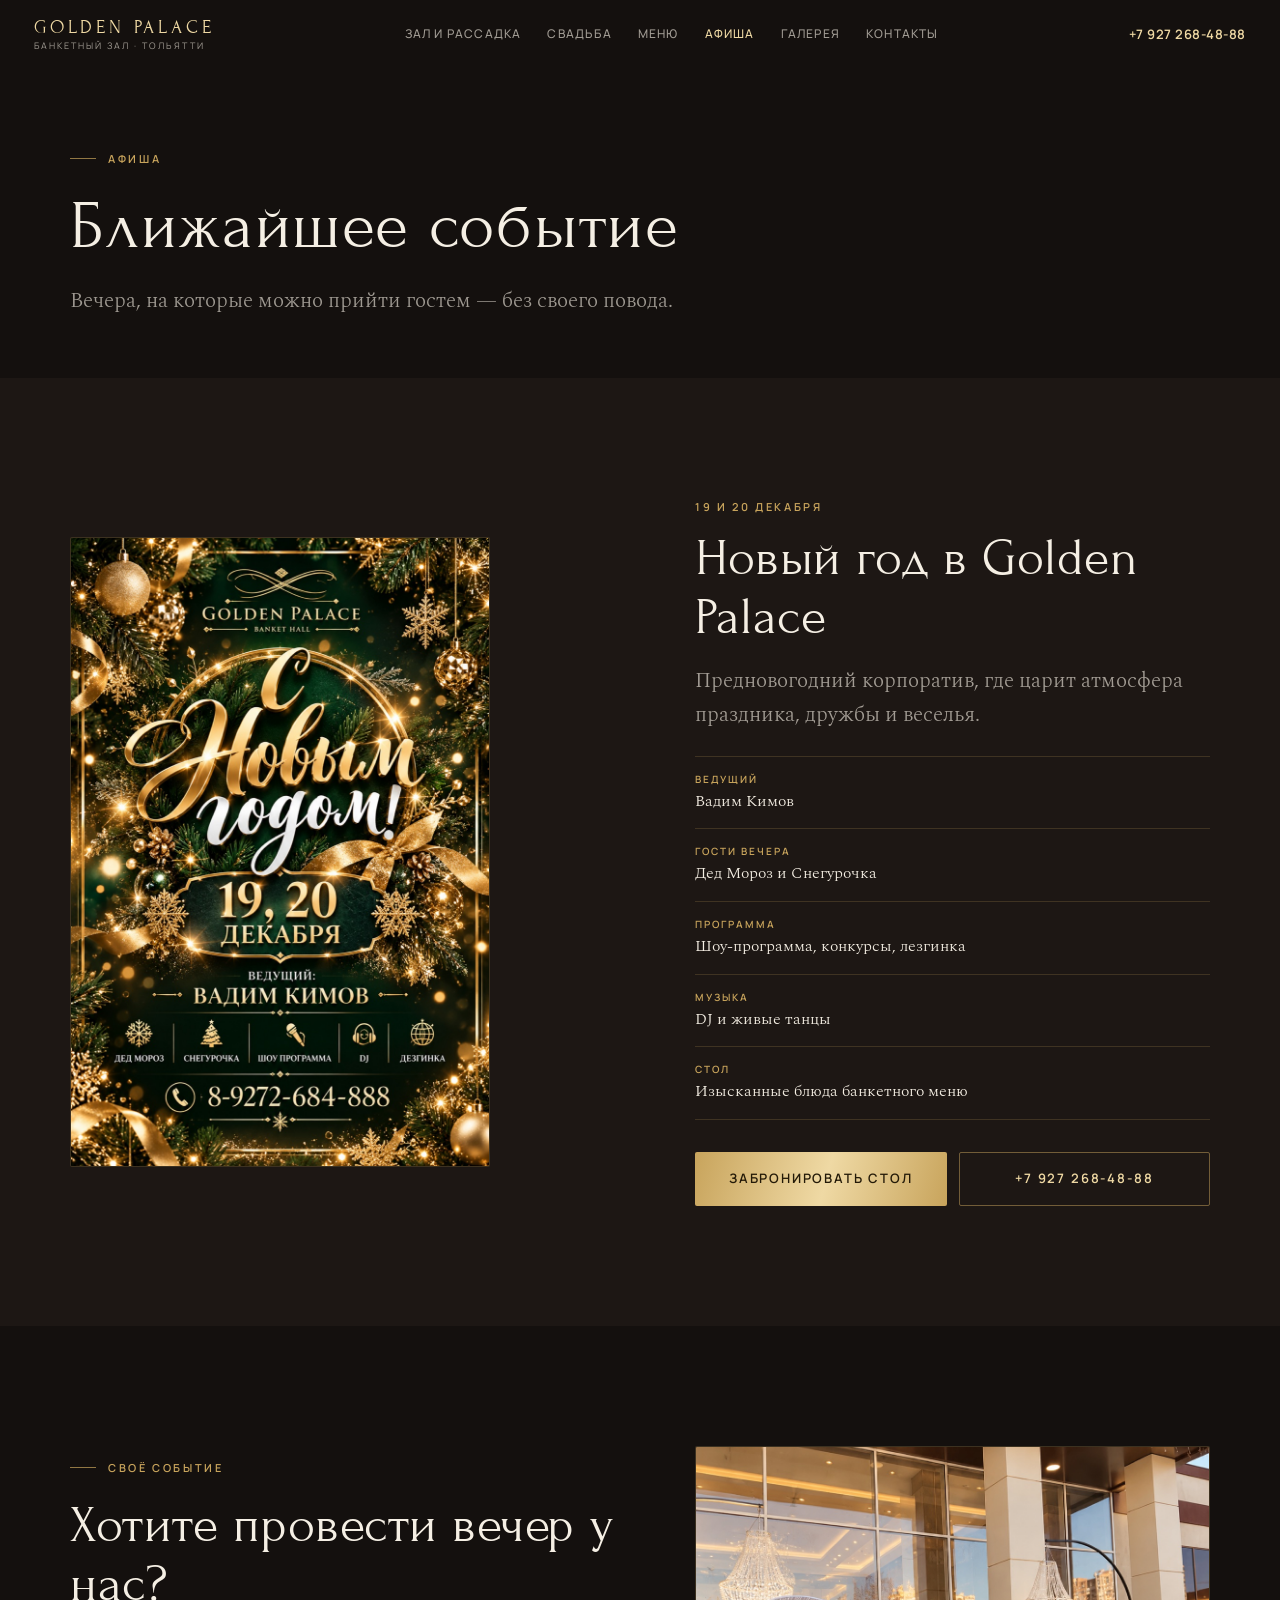
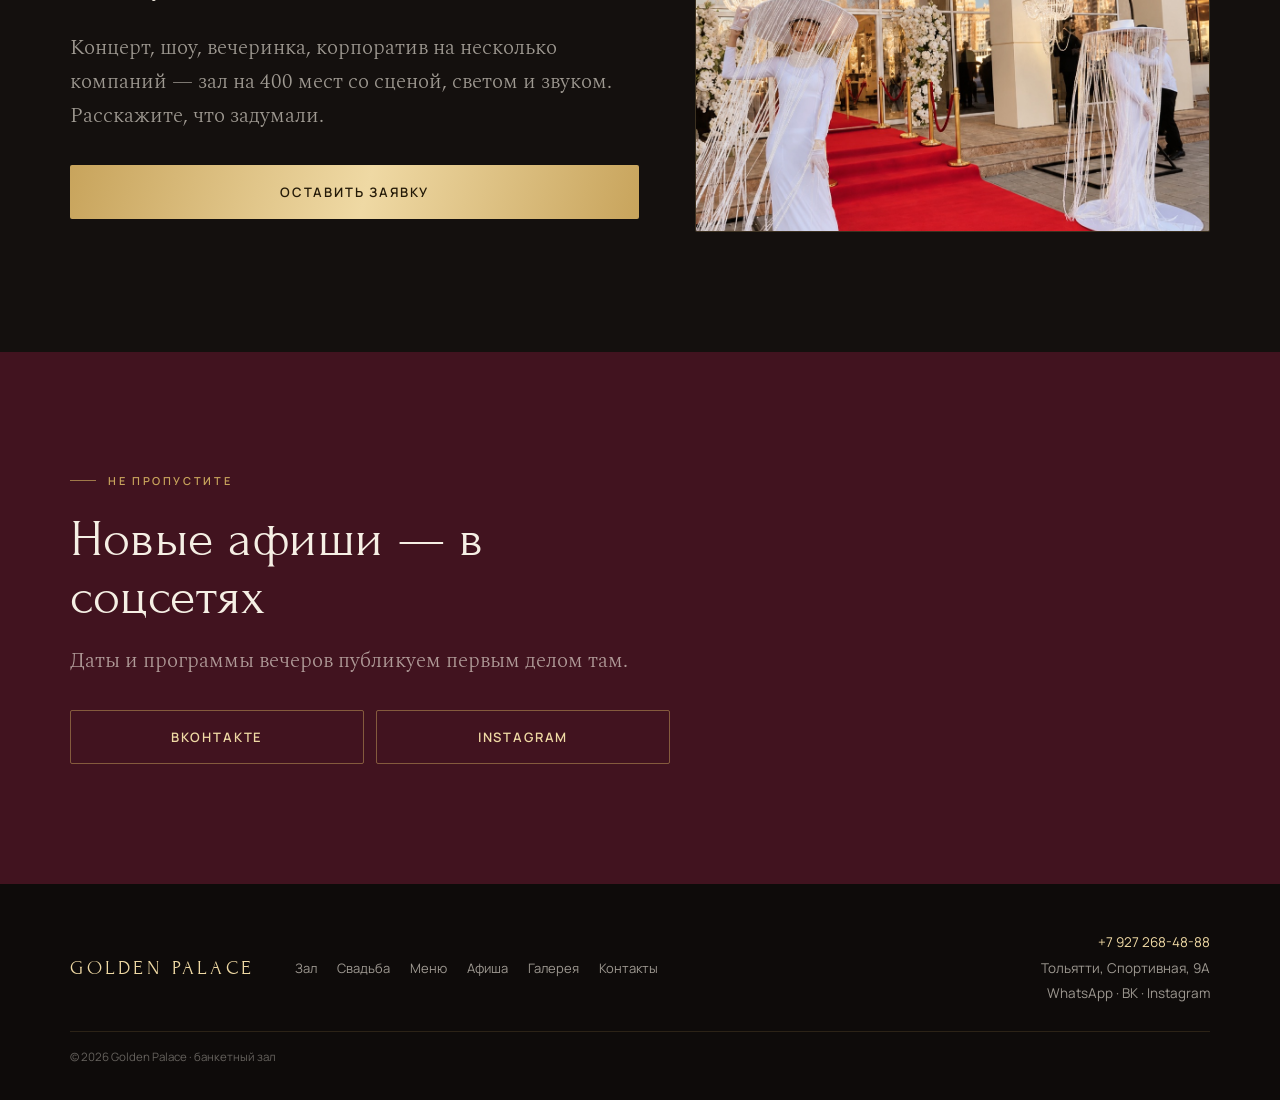
==== commit 07457799: "Правки по замечаниям: фото, виджет связи, ползунок, первый экран - блок «Роскошь и уют» — широкий ка" ====
--- a/afisha.html
+++ b/afisha.html
@@ -9,11 +9,11 @@
 <meta property="og:description" content="Афиша Golden Palace в Тольятти: Новый год 19 и 20 декабря, ведущий Вадим Кимов, шоу-программа и DJ. Спортивная, 9А.">
 <meta property="og:type" content="website">
 <meta property="og:locale" content="ru_RU">
-<meta property="og:image" content="фото/zal-obshiy.jpg">
+<meta property="og:image" content="photo/zal-obshiy.jpg">
 <link rel="preconnect" href="https://fonts.googleapis.com">
 <link rel="preconnect" href="https://fonts.gstatic.com" crossorigin>
 <link href="https://fonts.googleapis.com/css2?family=Forum&family=Spectral:wght@200;300;400&family=Manrope:wght@400;500;600;700&display=swap" rel="stylesheet">
-<link rel="stylesheet" href="assets/style.css?v=3">
+<link rel="stylesheet" href="assets/style.css?v=5">
 
 </head>
 <body>
@@ -56,7 +56,7 @@
 
 <section class="section section--ink2">
   <div class="wrap split">
-    <figure class="ph has-img r-2x3 ph--poster"><img src="фото/afisha-novy-god.jpg" alt="Афиша: Новый год в Golden Palace, 19 и 20 декабря" loading="lazy" decoding="async"></figure>
+    <figure class="ph has-img r-2x3 ph--poster"><img src="photo/afisha-novy-god.jpg" alt="Афиша: Новый год в Golden Palace, 19 и 20 декабря" loading="lazy" decoding="async"></figure>
     <div data-reveal data-d="1">
       <p class="poster-date">19 и 20 декабря</p>
       <h2 class="h2">Новый год в Golden Palace</h2>
@@ -78,7 +78,7 @@
 
 <section class="section">
   <div class="wrap split split--rev">
-    <figure class="ph has-img r-4x3 "><img src="фото/vhod-dorozhka.jpg" alt="Вход в Golden Palace с красной дорожкой" loading="lazy" decoding="async"></figure>
+    <figure class="ph has-img r-4x3 "><img src="photo/vhod-dorozhka.jpg" alt="Вход в Golden Palace с красной дорожкой" loading="lazy" decoding="async"></figure>
     <div data-reveal>
       <p class="eyebrow">Своё событие</p>
       <h2 class="h2">Хотите провести вечер у нас?</h2>
@@ -121,11 +121,19 @@
   </div>
 </footer>
 
-<div class="bar on">
-  <a class="btn btn--ghost" href="tel:+79272684888">Позвонить</a>
-  <a class="btn btn--gold" href="index.html#bron">Забронировать</a>
+<div class="scrollbar" aria-hidden="true"><div class="scrollbar-thumb"></div></div>
+
+<div class="fab" data-fab>
+  <div class="fab-pill">Поможем рассчитать банкет</div>
+  <div class="fab-list">
+    <a href="tel:+79272684888"><b>Позвонить</b><span>+7 927 268-48-88</span></a>
+    <a href="https://wa.me/79272684888" target="_blank" rel="noopener"><b>WhatsApp</b><span>написать в мессенджер</span></a>
+    <a href="index.html#bron"><b>Оставить заявку</b><span>рассчитаем банкет</span></a>
+  </div>
+  <button class="fab-btn" type="button" aria-label="Связаться с залом" aria-expanded="false">
+    <svg viewBox="0 0 24 24" aria-hidden="true"><path d="M6.6 10.8c1.4 2.8 3.8 5.1 6.6 6.6l2.2-2.2c.3-.3.7-.4 1-.2 1.1.4 2.4.6 3.6.6.6 0 1 .4 1 1V20c0 .6-.4 1-1 1C10.6 21 3 13.4 3 4c0-.6.4-1 1-1h3.5c.6 0 1 .4 1 1 0 1.3.2 2.5.6 3.6.1.4 0 .8-.2 1l-2.3 2.2z"/></svg>
+  </button>
 </div>
-
-<script src="assets/app.js?v=3"></script>
+<script src="assets/app.js?v=5"></script>
 </body>
 </html>
--- a/assets/style.css
+++ b/assets/style.css
@@ -238,8 +238,8 @@
 .hero-title span:nth-child(2) i{animation-delay:.68s;color:transparent;background:linear-gradient(100deg,var(--gold) 12%,var(--gold-lt) 42%,#FFF6E0 52%,var(--gold-lt) 62%,var(--gold) 88%);-webkit-background-clip:text;background-clip:text}
 @keyframes slideUp{to{transform:none}}
 @keyframes rise{from{opacity:0;transform:translateY(14px)}to{opacity:1;transform:none}}
-.hero-sub{margin:22px 0 0;font-family:var(--f-text);font-weight:300;font-size:clamp(16px,4.4vw,22px);color:rgba(245,239,228,.92);text-shadow:0 1px 16px rgba(16,12,11,.8);max-width:30ch;opacity:0;animation:rise 1s var(--ease) 1.25s forwards}
-.hero-cta{display:flex;flex-wrap:wrap;gap:12px;margin-top:30px;opacity:0;animation:rise 1s var(--ease) 1.45s forwards}
+.hero-sub{margin:18px 0 0;font-family:var(--f-text);font-weight:300;font-size:clamp(16px,4.4vw,22px);color:rgba(245,239,228,.92);text-shadow:0 1px 16px rgba(16,12,11,.8);max-width:30ch;opacity:0;animation:rise 1s var(--ease) 1.25s forwards}
+.hero-cta{display:flex;flex-wrap:wrap;gap:12px;margin-top:40px;opacity:0;animation:rise 1s var(--ease) 1.45s forwards}
 .hero-cta .btn{flex:1 1 210px}
 .hero-facts{
   display:flex;gap:0;margin-top:34px;border-top:1px solid rgba(200,164,92,.24);
@@ -439,19 +439,6 @@
 .map-frame{border:1px solid rgba(200,164,92,.28);border-radius:var(--r);overflow:hidden;background:var(--ink-2);aspect-ratio:4/3}
 .map-frame iframe{width:100%;height:100%;border:0;display:block;filter:grayscale(.35) brightness(.88)}
 
-/* ---------- нижняя панель на телефоне ---------- */
-.bar{
-  position:fixed;left:0;right:0;bottom:0;z-index:50;
-  display:flex;gap:10px;
-  padding:10px 12px calc(10px + env(safe-area-inset-bottom));
-  background:rgba(14,11,10,.94);backdrop-filter:blur(14px);
-  border-top:1px solid rgba(200,164,92,.24);
-  transform:translateY(110%);transition:transform .4s var(--ease);
-}
-.bar.on{transform:none}
-.bar .btn{flex:1;min-height:50px;padding:0 14px;font-size:11.5px;letter-spacing:.1em}
-@media(min-width:900px){.bar{display:none}}
-
 /* ---------- лайтбокс ---------- */
 .lb{position:fixed;inset:0;z-index:80;background:rgba(10,8,7,.96);display:none;align-items:center;justify-content:center;padding:20px}
 .lb.on{display:flex}
@@ -499,26 +486,6 @@
 .ph.has-img .ph-mark,.ph.has-img figcaption{display:none}
 .ph.has-img img{position:absolute;inset:0;width:100%;height:100%;object-fit:cover}
 .hero-ph.has-img{border:0}
-
-/* ---------- ползунок прокрутки ---------- */
-html{scrollbar-color:var(--gold) transparent;scrollbar-width:thin}
-::-webkit-scrollbar{width:12px;height:12px}
-::-webkit-scrollbar-track{
-  background:transparent;
-  border-left:1px solid rgba(200,164,92,.16);
-}
-::-webkit-scrollbar-thumb{
-  background:linear-gradient(180deg,#F3E2B4 0%,#C8A45C 48%,#9E7E36 100%);
-  border:4px solid transparent;
-  background-clip:padding-box;
-  border-radius:20px;
-  min-height:72px;
-}
-::-webkit-scrollbar-thumb:hover{
-  background:linear-gradient(180deg,#FFF3D2 0%,#EFD9A4 48%,#C8A45C 100%);
-  background-clip:padding-box;
-}
-::-webkit-scrollbar-corner{background:transparent}
 
 /* ---------- отзывы ---------- */
 .revs{
@@ -611,13 +578,106 @@
 @media(min-width:880px){.foot-contact{text-align:right}}
 .foot-bot{
   border-top:1px solid rgba(200,164,92,.16);
-  padding:16px 0 calc(92px + env(safe-area-inset-bottom));
+  padding:16px 0 calc(34px + env(safe-area-inset-bottom));
   font-size:11.5px;color:rgba(245,239,228,.38);
 }
-@media(min-width:900px){.foot-bot{padding-bottom:20px}}
+
 
 /* ---------- просмотр фотографии ---------- */
 .lb{position:fixed;inset:0;z-index:80;background:rgba(10,8,7,.97);display:none;align-items:center;justify-content:center;padding:16px}
 .lb.on{display:flex}
 .lb img{max-width:100%;max-height:88vh;object-fit:contain;border-radius:var(--r)}
 .lb-close{position:absolute;top:10px;right:10px;width:52px;height:52px;display:grid;place-items:center;color:var(--gold-lt);font-size:28px;font-family:var(--f-display);z-index:2}
+
+/* ---------- свой ползунок прокрутки ---------- */
+html{scrollbar-width:none}
+html::-webkit-scrollbar{width:0;height:0}
+.scrollbar{
+  position:fixed;right:9px;top:22vh;bottom:22vh;width:2px;z-index:45;
+  background:linear-gradient(180deg,transparent,rgba(200,164,92,.22) 12%,rgba(200,164,92,.22) 88%,transparent);
+  pointer-events:none;opacity:0;transition:opacity .4s var(--ease);
+}
+.scrollbar.on{opacity:1}
+.scrollbar-thumb{
+  position:absolute;left:50%;top:0;width:3px;height:58px;
+  transform:translate(-50%,0);
+  background:linear-gradient(180deg,rgba(200,164,92,0),var(--gold) 22%,var(--gold-lt) 50%,var(--gold) 78%,rgba(200,164,92,0));
+  will-change:transform;
+}
+.scrollbar-thumb::after{
+  content:"";position:absolute;left:50%;top:50%;width:7px;height:7px;
+  transform:translate(-50%,-50%) rotate(45deg);
+  background:var(--gold-lt);box-shadow:0 0 10px rgba(239,217,164,.8);
+}
+body.menu-open .scrollbar{opacity:0}
+
+/* ---------- круглый виджет связи ---------- */
+.fab{
+  position:fixed;right:16px;bottom:calc(16px + env(safe-area-inset-bottom));z-index:60;
+  display:flex;flex-direction:column;align-items:flex-end;gap:10px;
+  pointer-events:none;                /* контейнер не перехватывает касания */
+  opacity:0;visibility:hidden;transform:translateY(14px) scale(.9);
+  transition:opacity .35s var(--ease),transform .35s var(--ease),visibility .35s;
+}
+.fab.on{opacity:1;visibility:visible;transform:none}
+.fab-btn{
+  pointer-events:auto;
+  width:62px;height:62px;border-radius:50%;flex:none;
+  background:linear-gradient(140deg,var(--gold-lt) 0%,var(--gold) 52%,#A9873D 100%);
+  display:grid;place-items:center;
+  box-shadow:0 10px 30px rgba(10,7,5,.5),0 0 0 1px rgba(239,217,164,.5) inset;
+  transition:transform .22s var(--ease),box-shadow .25s;
+}
+.fab-btn svg{width:27px;height:27px;fill:#1A120A;transition:transform .3s var(--ease)}
+.fab-btn:active{transform:scale(.94)}
+@media (hover:hover){.fab-btn:hover{box-shadow:0 12px 36px rgba(10,7,5,.6),0 0 0 1px rgba(255,246,224,.7) inset}}
+.fab-btn::before{
+  content:"";position:absolute;width:62px;height:62px;border-radius:50%;
+  border:1px solid rgba(200,164,92,.55);
+  animation:fabring 2.8s ease-out infinite;pointer-events:none;
+}
+@keyframes fabring{
+  0%{transform:scale(1);opacity:.7}
+  70%{transform:scale(1.5);opacity:0}
+  100%{opacity:0}
+}
+.fab.open .fab-btn svg{transform:rotate(135deg)}
+.fab.open .fab-btn::before{display:none}
+
+.fab-pill{
+  pointer-events:none;
+  max-width:min(74vw,290px);
+  background:rgba(20,16,14,.94);backdrop-filter:blur(10px);
+  border:1px solid rgba(200,164,92,.45);border-radius:999px;
+  padding:11px 18px;
+  font-family:var(--f-text);font-weight:300;font-size:14px;line-height:1.25;color:var(--ivory);
+  box-shadow:0 8px 24px rgba(10,7,5,.45);
+  opacity:0;transform:translateX(14px);
+  transition:opacity .45s var(--ease),transform .45s var(--ease);
+}
+.fab-pill.show{opacity:1;transform:none}
+.fab.open .fab-pill{opacity:0;transform:translateX(14px)}
+
+.fab-list{
+  pointer-events:none;
+  display:grid;gap:8px;justify-items:stretch;
+  opacity:0;visibility:hidden;transform:translateY(10px);
+  transition:opacity .3s var(--ease),transform .3s var(--ease),visibility .3s;
+}
+.fab.open .fab-list{pointer-events:auto;opacity:1;visibility:visible;transform:none}
+.fab-list a{
+  display:grid;gap:1px;min-width:230px;
+  padding:12px 18px;border-radius:12px;
+  background:rgba(20,16,14,.95);backdrop-filter:blur(10px);
+  border:1px solid rgba(200,164,92,.42);
+  text-align:right;transition:border-color .2s,background .2s,transform .18s var(--ease);
+}
+.fab-list a:active{transform:scale(.985)}
+.fab-list b{font-family:var(--f-ui);font-size:13.5px;font-weight:600;letter-spacing:.04em;color:var(--gold-lt)}
+.fab-list span{font-family:var(--f-text);font-weight:300;font-size:12.5px;color:var(--muted)}
+@media (hover:hover){.fab-list a:hover{border-color:var(--gold);background:rgba(32,24,20,.97)}}
+
+@media(min-width:900px){
+  .fab{right:26px;bottom:26px}
+  .scrollbar{right:12px}
+}
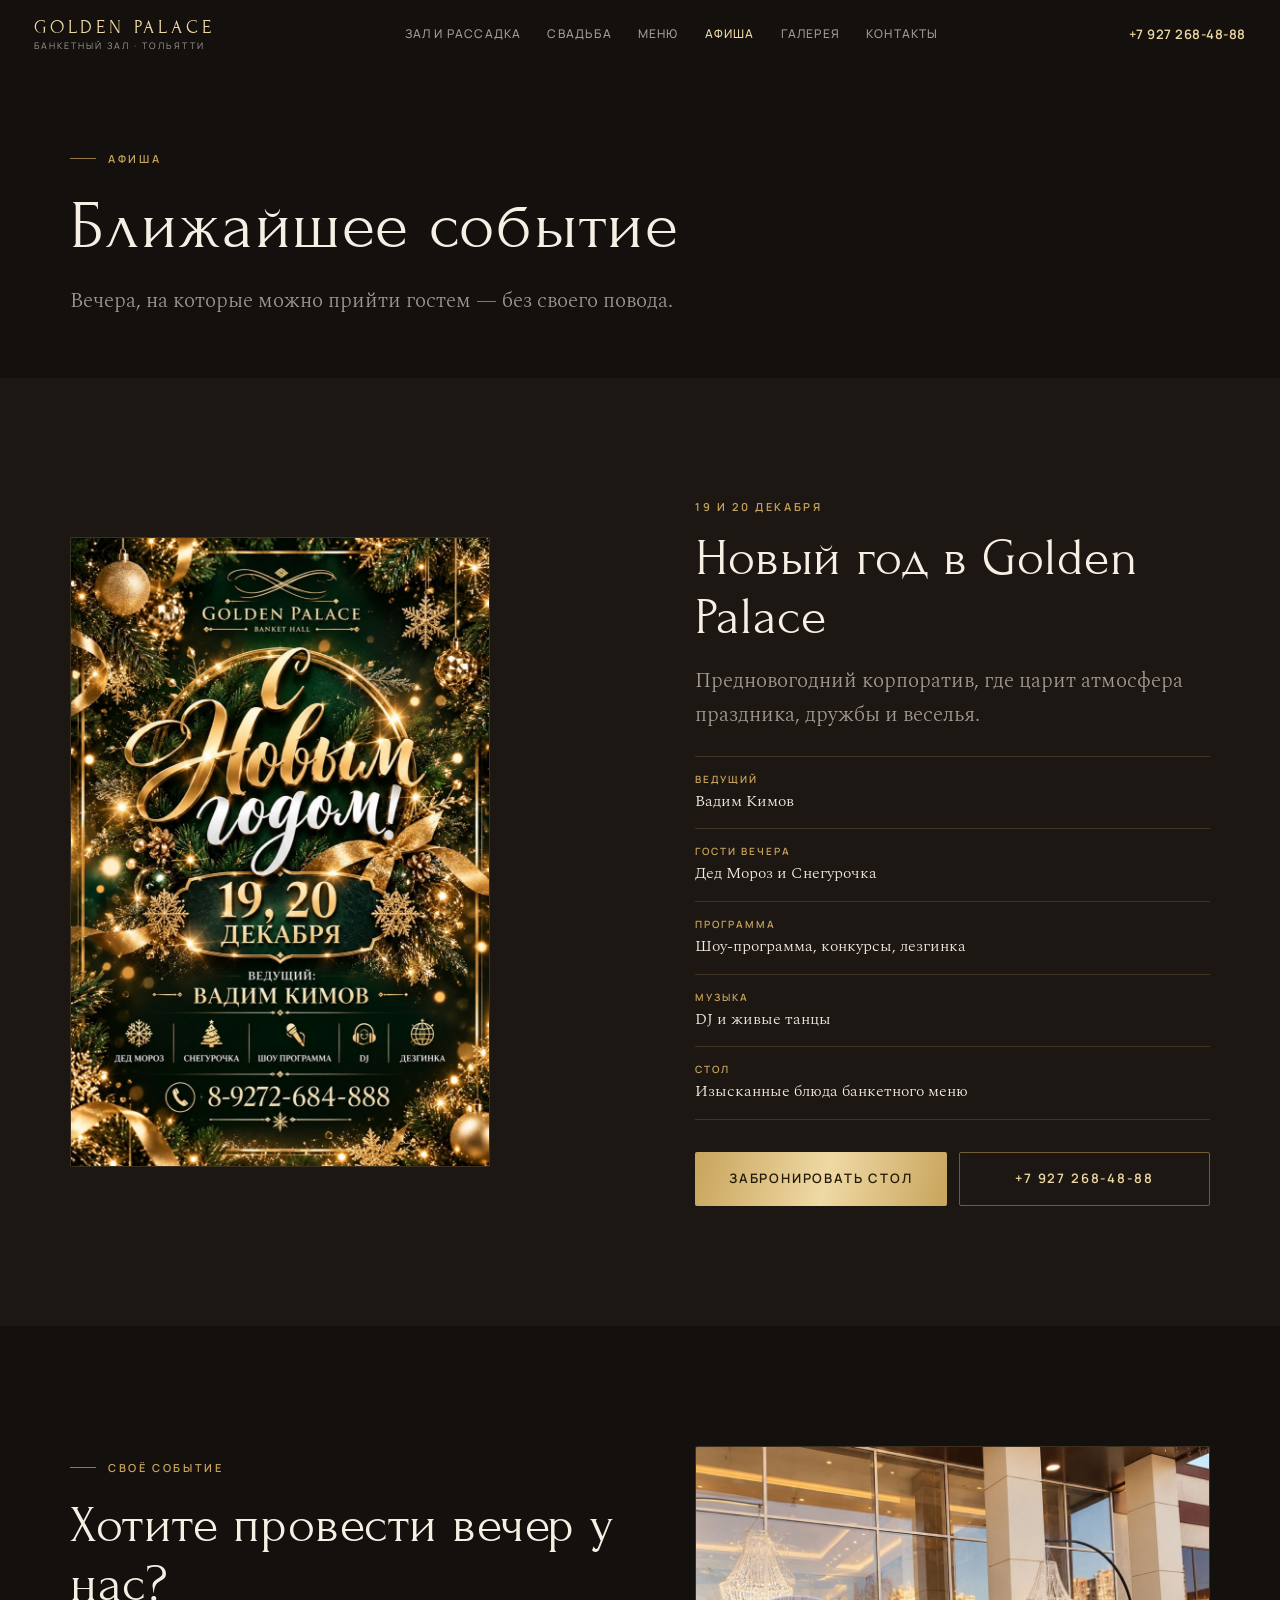
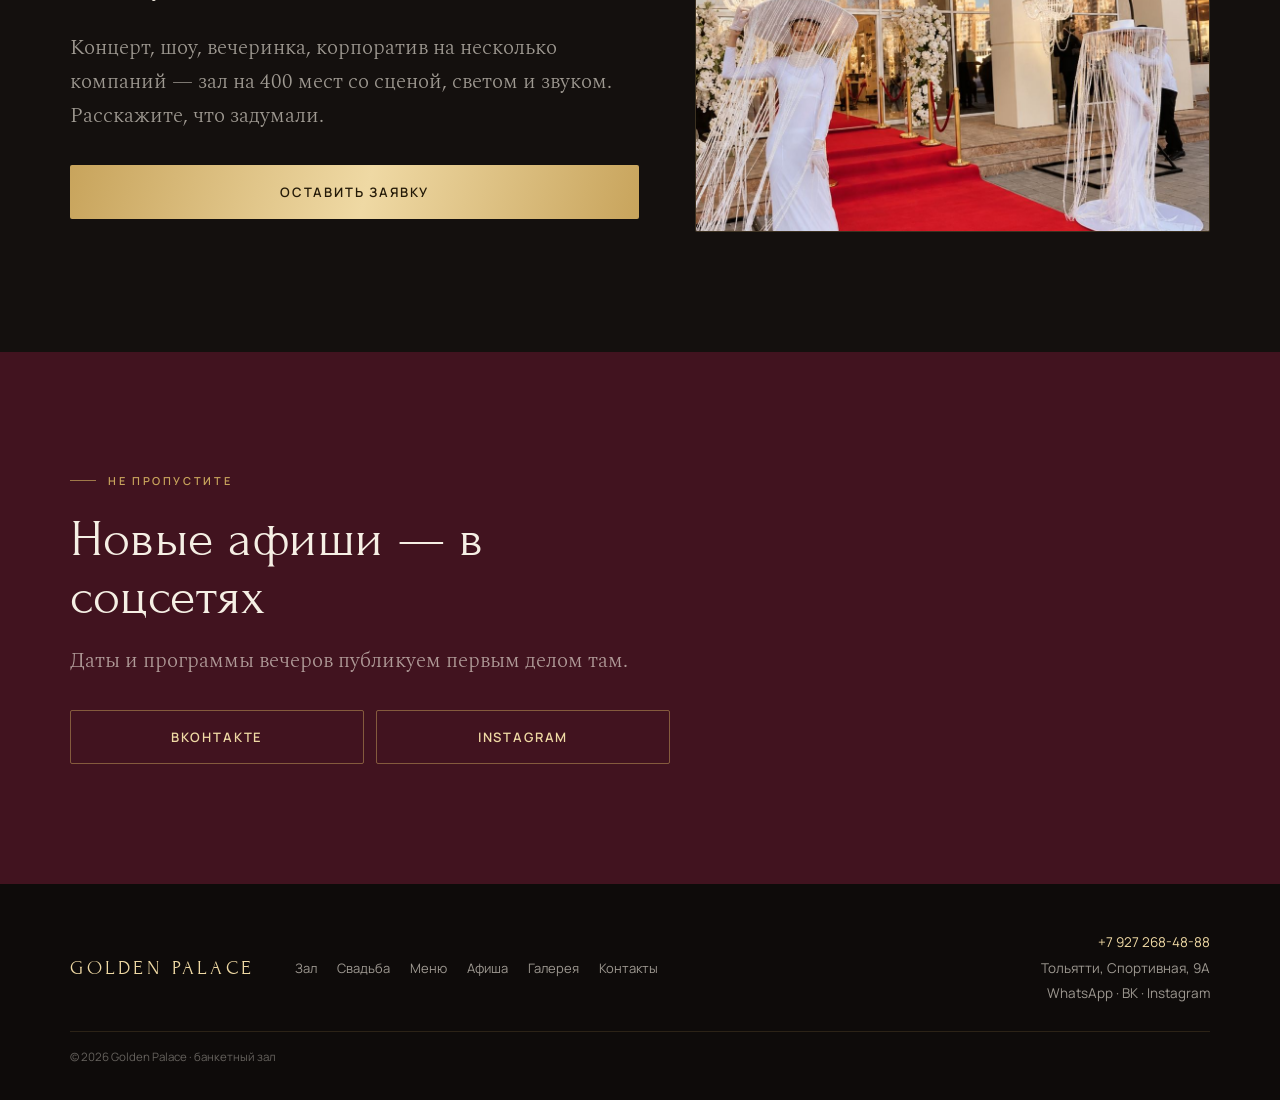
==== commit 527ec149: "Правки: убрана плашка, ровное свечение кнопки, вес страницы втрое меньше - плашка «поможем рассчитат" ====
--- a/afisha.html
+++ b/afisha.html
@@ -13,7 +13,7 @@
 <link rel="preconnect" href="https://fonts.googleapis.com">
 <link rel="preconnect" href="https://fonts.gstatic.com" crossorigin>
 <link href="https://fonts.googleapis.com/css2?family=Forum&family=Spectral:wght@200;300;400&family=Manrope:wght@400;500;600;700&display=swap" rel="stylesheet">
-<link rel="stylesheet" href="assets/style.css?v=5">
+<link rel="stylesheet" href="assets/style.css?v=10">
 
 </head>
 <body>
@@ -56,7 +56,7 @@
 
 <section class="section section--ink2">
   <div class="wrap split">
-    <figure class="ph has-img r-2x3 ph--poster"><img src="photo/afisha-novy-god.jpg" alt="Афиша: Новый год в Golden Palace, 19 и 20 декабря" loading="lazy" decoding="async"></figure>
+    <figure class="ph has-img r-2x3 ph--poster"><img src="photo/afisha-novy-god.jpg" srcset="photo/s/afisha-novy-god.jpg 533w, photo/afisha-novy-god.jpg 866w" sizes="(min-width:900px) 47vw, 92vw" alt="Афиша: Новый год в Golden Palace, 19 и 20 декабря" loading="lazy" decoding="async"></figure>
     <div data-reveal data-d="1">
       <p class="poster-date">19 и 20 декабря</p>
       <h2 class="h2">Новый год в Golden Palace</h2>
@@ -78,7 +78,7 @@
 
 <section class="section">
   <div class="wrap split split--rev">
-    <figure class="ph has-img r-4x3 "><img src="photo/vhod-dorozhka.jpg" alt="Вход в Golden Palace с красной дорожкой" loading="lazy" decoding="async"></figure>
+    <figure class="ph has-img r-4x3 "><img src="photo/vhod-dorozhka.jpg" srcset="photo/s/vhod-dorozhka.jpg 600w, photo/vhod-dorozhka.jpg 1050w" sizes="(min-width:900px) 47vw, 92vw" alt="Вход в Golden Palace с красной дорожкой" loading="lazy" decoding="async"></figure>
     <div data-reveal>
       <p class="eyebrow">Своё событие</p>
       <h2 class="h2">Хотите провести вечер у нас?</h2>
@@ -124,7 +124,6 @@
 <div class="scrollbar" aria-hidden="true"><div class="scrollbar-thumb"></div></div>
 
 <div class="fab" data-fab>
-  <div class="fab-pill">Поможем рассчитать банкет</div>
   <div class="fab-list">
     <a href="tel:+79272684888"><b>Позвонить</b><span>+7 927 268-48-88</span></a>
     <a href="https://wa.me/79272684888" target="_blank" rel="noopener"><b>WhatsApp</b><span>написать в мессенджер</span></a>
@@ -134,6 +133,6 @@
     <svg viewBox="0 0 24 24" aria-hidden="true"><path d="M6.6 10.8c1.4 2.8 3.8 5.1 6.6 6.6l2.2-2.2c.3-.3.7-.4 1-.2 1.1.4 2.4.6 3.6.6.6 0 1 .4 1 1V20c0 .6-.4 1-1 1C10.6 21 3 13.4 3 4c0-.6.4-1 1-1h3.5c.6 0 1 .4 1 1 0 1.3.2 2.5.6 3.6.1.4 0 .8-.2 1l-2.3 2.2z"/></svg>
   </button>
 </div>
-<script src="assets/app.js?v=5"></script>
+<script src="assets/app.js?v=10"></script>
 </body>
 </html>
--- a/assets/style.css
+++ b/assets/style.css
@@ -205,7 +205,7 @@
 /* ---------- первый экран ---------- */
 .hero{position:relative;min-height:100svh;display:flex;flex-direction:column;justify-content:flex-end;overflow:hidden;background:var(--ink)}
 .hero-ph{position:absolute;inset:0;margin:0;overflow:hidden;background:var(--ink)}
-.hero-ph img{width:100%;height:100%;object-fit:cover;object-position:center 52%;animation:kenburns 26s ease-in-out infinite alternate}
+.hero-ph img{width:100%;height:100%;object-fit:cover;object-position:center 38%;animation:kenburns 26s ease-in-out infinite alternate}
 @keyframes kenburns{from{transform:scale(1.04)}to{transform:scale(1.14) translateY(-1.5%)}}
 
 .hero-glow{
@@ -231,12 +231,63 @@
   color:var(--gold-lt);margin:0 0 18px;text-shadow:0 1px 12px rgba(16,12,11,.9);
   opacity:0;animation:rise .9s var(--ease) 1.1s forwards;
 }
-.hero-title{margin:0;font-family:var(--f-display);font-size:clamp(46px,17vw,150px);line-height:.92;letter-spacing:.04em;text-transform:uppercase;text-shadow:0 2px 30px rgba(16,12,11,.55)}
-.hero-title span{display:block;overflow:hidden}
-.hero-title span i{display:block;font-style:normal;transform:translateY(105%);animation:slideUp 1.1s var(--ease) forwards}
-.hero-title span:nth-child(1) i{animation-delay:.5s}
-.hero-title span:nth-child(2) i{animation-delay:.68s;color:transparent;background:linear-gradient(100deg,var(--gold) 12%,var(--gold-lt) 42%,#FFF6E0 52%,var(--gold-lt) 62%,var(--gold) 88%);-webkit-background-clip:text;background-clip:text}
-@keyframes slideUp{to{transform:none}}
+.hero-title{
+  margin:0;font-family:var(--f-display);
+  font-size:clamp(46px,17vw,150px);line-height:.92;
+  letter-spacing:.04em;text-transform:uppercase;
+  text-shadow:0 2px 30px rgba(16,12,11,.55);
+}
+.hero-title .hl{display:block;position:relative}
+.hero-title .hl i{display:block;font-style:normal;position:relative}
+.hero-title .hl--gold i{color:var(--gold-lt)}
+/* Градиент по всему слову несовместим с разъезжающимися буквами:
+   WebKit считает обрезку по глифам до трансформаций и слово пропадает.
+   Поэтому золото задаём цветом букв, а перелив даёт блик ниже. */
+.hero-title .hl--gold u{color:var(--gold-lt)}
+.hero-title .hl--gold u:nth-child(odd){color:#E7CE90}
+
+/* буквы собираются из света: расфокус и разлёт — в слово */
+.hero-title u{
+  display:inline-block;font-style:normal;text-decoration:none;
+  opacity:0;filter:blur(14px);
+  transform:translateY(26px) scale(1.18);
+  animation:letterIn .95s cubic-bezier(.19,1,.22,1) forwards;
+  animation-delay:calc(.45s + var(--i) * .058s);
+}
+@keyframes letterIn{
+  60%{opacity:1}
+  to{opacity:1;filter:blur(0);transform:none}
+}
+
+/* блик проходит по собранному слову — один раз */
+.hero-title i::after{
+  content:attr(data-text);
+  position:absolute;left:0;top:0;white-space:pre;
+  color:transparent;pointer-events:none;
+  background:linear-gradient(104deg,
+    transparent 38%,
+    rgba(255,255,255,.2) 46%,
+    rgba(255,248,228,.92) 50%,
+    rgba(255,255,255,.2) 54%,
+    transparent 62%);
+  -webkit-background-clip:text;background-clip:text;
+  background-size:260% 100%;background-position:160% 0;
+  animation:shine 1.5s cubic-bezier(.4,0,.2,1) forwards;
+  animation-delay:1.5s;
+}
+.hero-title .hl--gold i::after{animation-delay:1.62s}
+@keyframes shine{
+  from{background-position:160% 0}
+  to{background-position:-70% 0}
+}
+
+/* тонкая золотая черта дорисовывается под словом */
+.hero-title::after{
+  content:"";display:block;height:1px;width:0;margin-top:clamp(14px,3vw,22px);
+  background:linear-gradient(90deg,var(--gold),rgba(200,164,92,.1));
+  animation:ruleIn 1.1s var(--ease) 1.75s forwards;
+}
+@keyframes ruleIn{to{width:min(260px,62%)}}
 @keyframes rise{from{opacity:0;transform:translateY(14px)}to{opacity:1;transform:none}}
 .hero-sub{margin:18px 0 0;font-family:var(--f-text);font-weight:300;font-size:clamp(16px,4.4vw,22px);color:rgba(245,239,228,.92);text-shadow:0 1px 16px rgba(16,12,11,.8);max-width:30ch;opacity:0;animation:rise 1s var(--ease) 1.25s forwards}
 .hero-cta{display:flex;flex-wrap:wrap;gap:12px;margin-top:40px;opacity:0;animation:rise 1s var(--ease) 1.45s forwards}
@@ -448,7 +499,9 @@
 @media (prefers-reduced-motion:reduce){
   *,*::before,*::after{animation-duration:.01ms !important;animation-iteration-count:1 !important;transition-duration:.01ms !important}
   [data-reveal]{opacity:1;transform:none}
-  .hero-title span i,.hero-kicker,.hero-sub,.hero-cta,.hero-facts{opacity:1;transform:none}
+  .hero-title u,.hero-kicker,.hero-sub,.hero-cta,.hero-facts{opacity:1;transform:none;filter:none}
+  .hero-title i::after{display:none}
+  .hero-title::after{width:min(260px,62%)}
 }
 
 /* ---------- внутренние страницы ---------- */
@@ -621,42 +674,33 @@
 }
 .fab.on{opacity:1;visibility:visible;transform:none}
 .fab-btn{
-  pointer-events:auto;
+  pointer-events:auto;position:relative;
   width:62px;height:62px;border-radius:50%;flex:none;
   background:linear-gradient(140deg,var(--gold-lt) 0%,var(--gold) 52%,#A9873D 100%);
   display:grid;place-items:center;
-  box-shadow:0 10px 30px rgba(10,7,5,.5),0 0 0 1px rgba(239,217,164,.5) inset;
+  box-shadow:
+    0 0 26px rgba(200,164,92,.3),
+    0 6px 22px rgba(10,7,5,.5),
+    0 0 0 1px rgba(239,217,164,.55) inset;
   transition:transform .22s var(--ease),box-shadow .25s;
 }
 .fab-btn svg{width:27px;height:27px;fill:#1A120A;transition:transform .3s var(--ease)}
 .fab-btn:active{transform:scale(.94)}
 @media (hover:hover){.fab-btn:hover{box-shadow:0 12px 36px rgba(10,7,5,.6),0 0 0 1px rgba(255,246,224,.7) inset}}
+/* кольцо строго по кругу кнопки — считается от неё, а не от контейнера */
 .fab-btn::before{
-  content:"";position:absolute;width:62px;height:62px;border-radius:50%;
-  border:1px solid rgba(200,164,92,.55);
-  animation:fabring 2.8s ease-out infinite;pointer-events:none;
+  content:"";position:absolute;inset:0;border-radius:50%;
+  border:1px solid rgba(200,164,92,.5);
+  transform-origin:50% 50%;
+  animation:fabring 3s ease-out infinite;pointer-events:none;
 }
 @keyframes fabring{
-  0%{transform:scale(1);opacity:.7}
-  70%{transform:scale(1.5);opacity:0}
-  100%{opacity:0}
+  0%{transform:scale(1);opacity:.65}
+  70%{transform:scale(1.45);opacity:0}
+  100%{transform:scale(1.45);opacity:0}
 }
 .fab.open .fab-btn svg{transform:rotate(135deg)}
 .fab.open .fab-btn::before{display:none}
-
-.fab-pill{
-  pointer-events:none;
-  max-width:min(74vw,290px);
-  background:rgba(20,16,14,.94);backdrop-filter:blur(10px);
-  border:1px solid rgba(200,164,92,.45);border-radius:999px;
-  padding:11px 18px;
-  font-family:var(--f-text);font-weight:300;font-size:14px;line-height:1.25;color:var(--ivory);
-  box-shadow:0 8px 24px rgba(10,7,5,.45);
-  opacity:0;transform:translateX(14px);
-  transition:opacity .45s var(--ease),transform .45s var(--ease);
-}
-.fab-pill.show{opacity:1;transform:none}
-.fab.open .fab-pill{opacity:0;transform:translateX(14px)}
 
 .fab-list{
   pointer-events:none;
